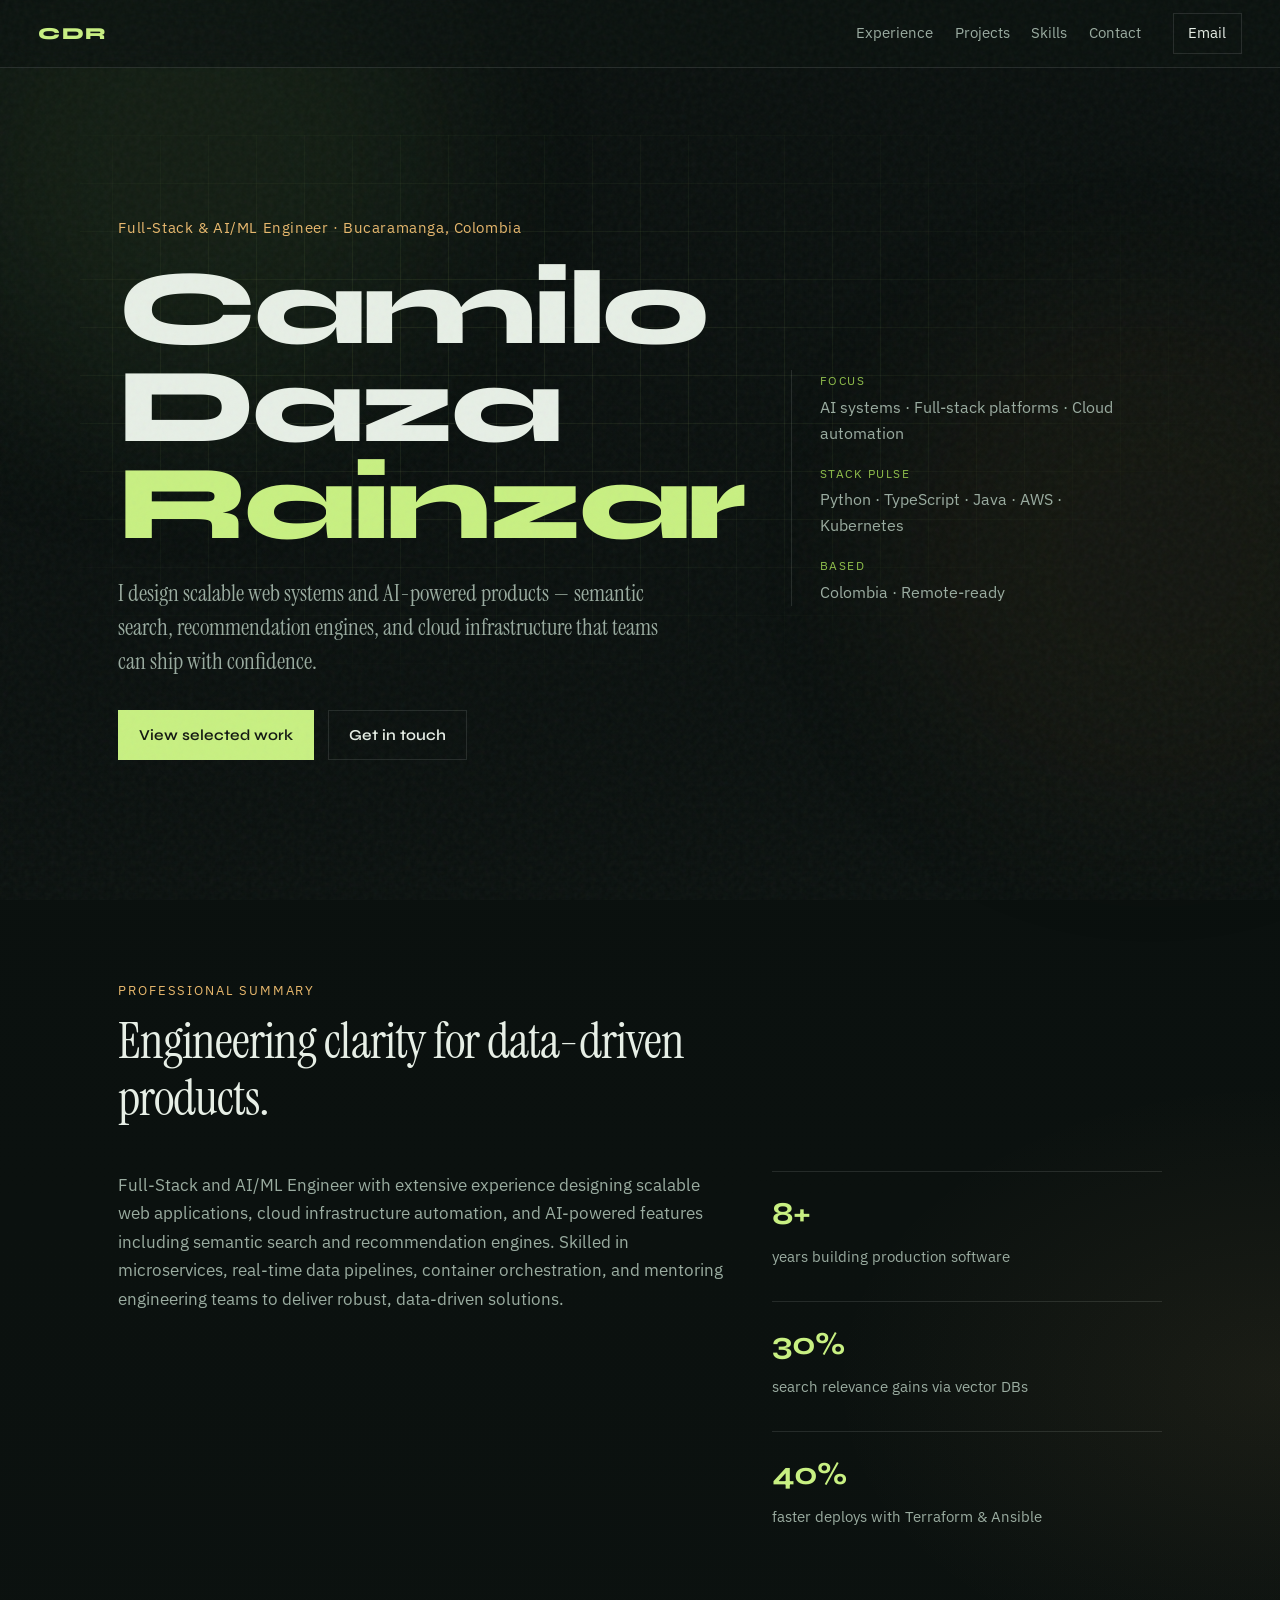
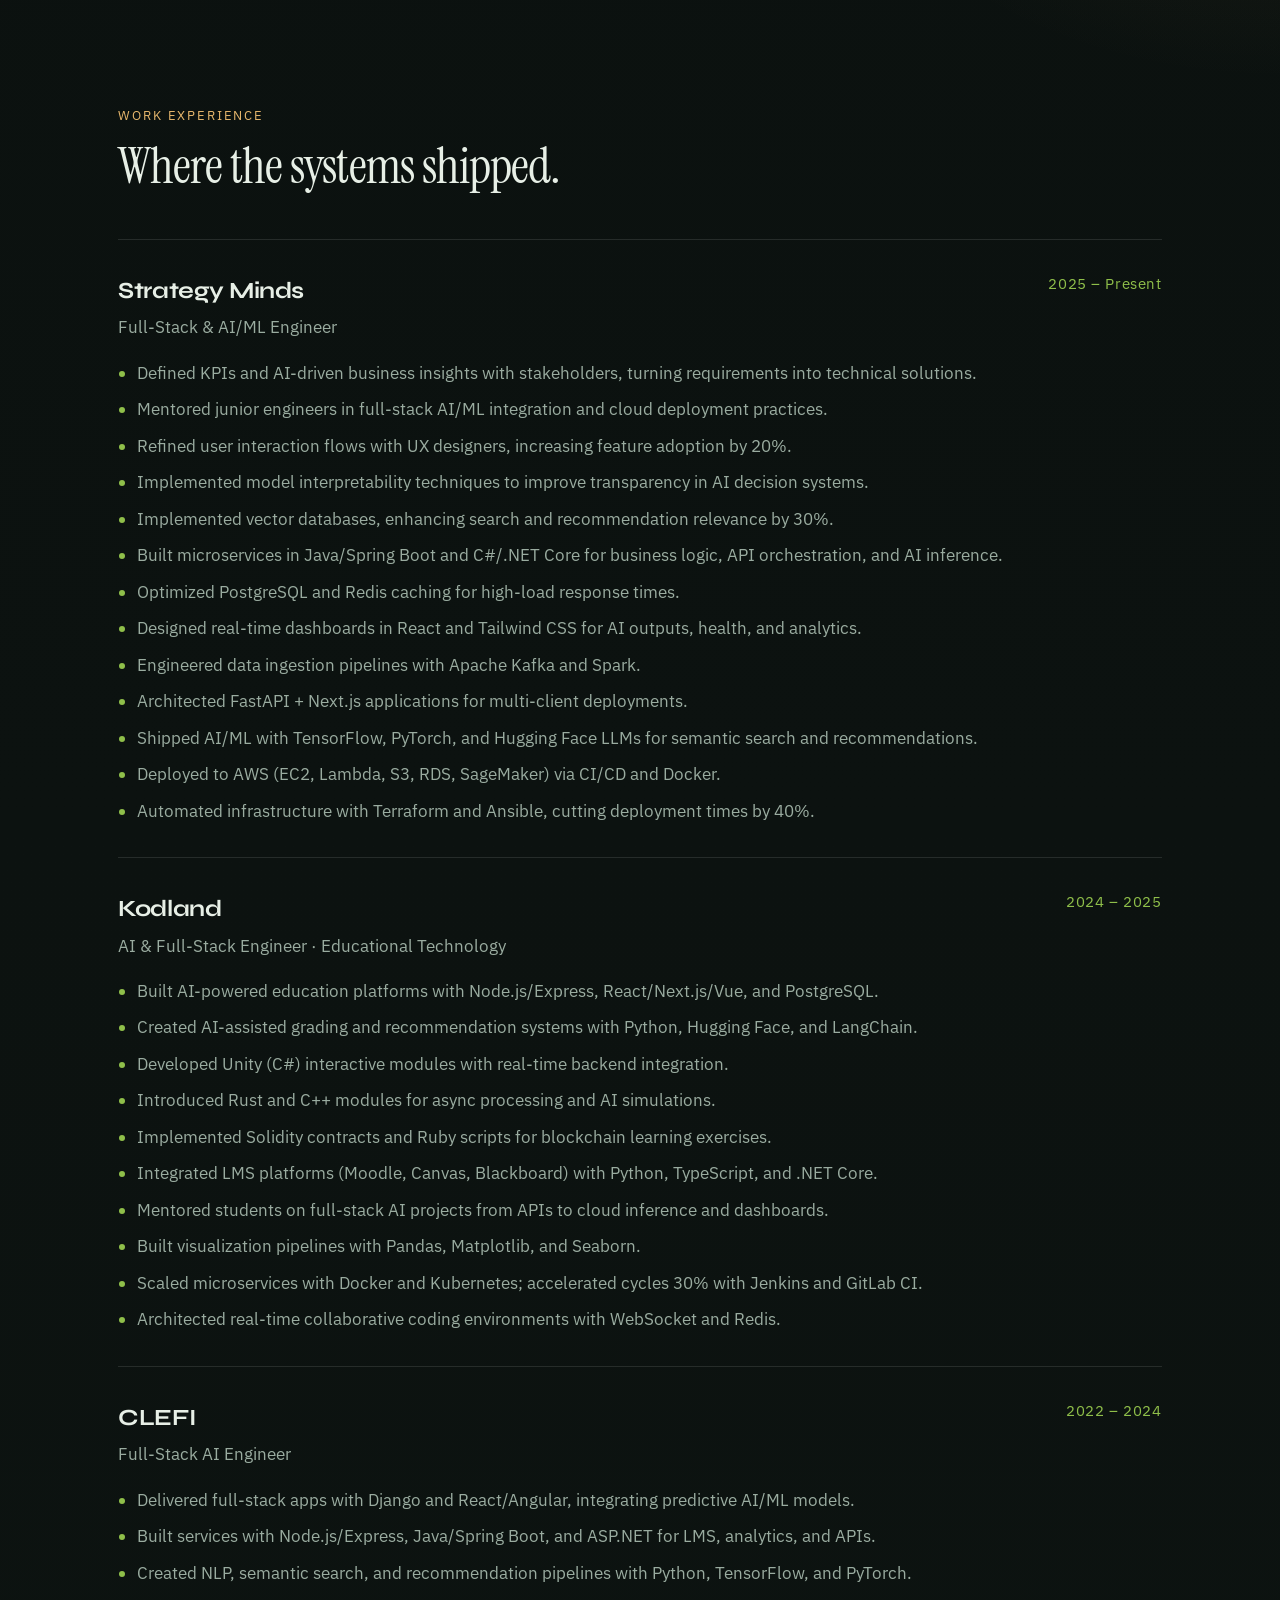
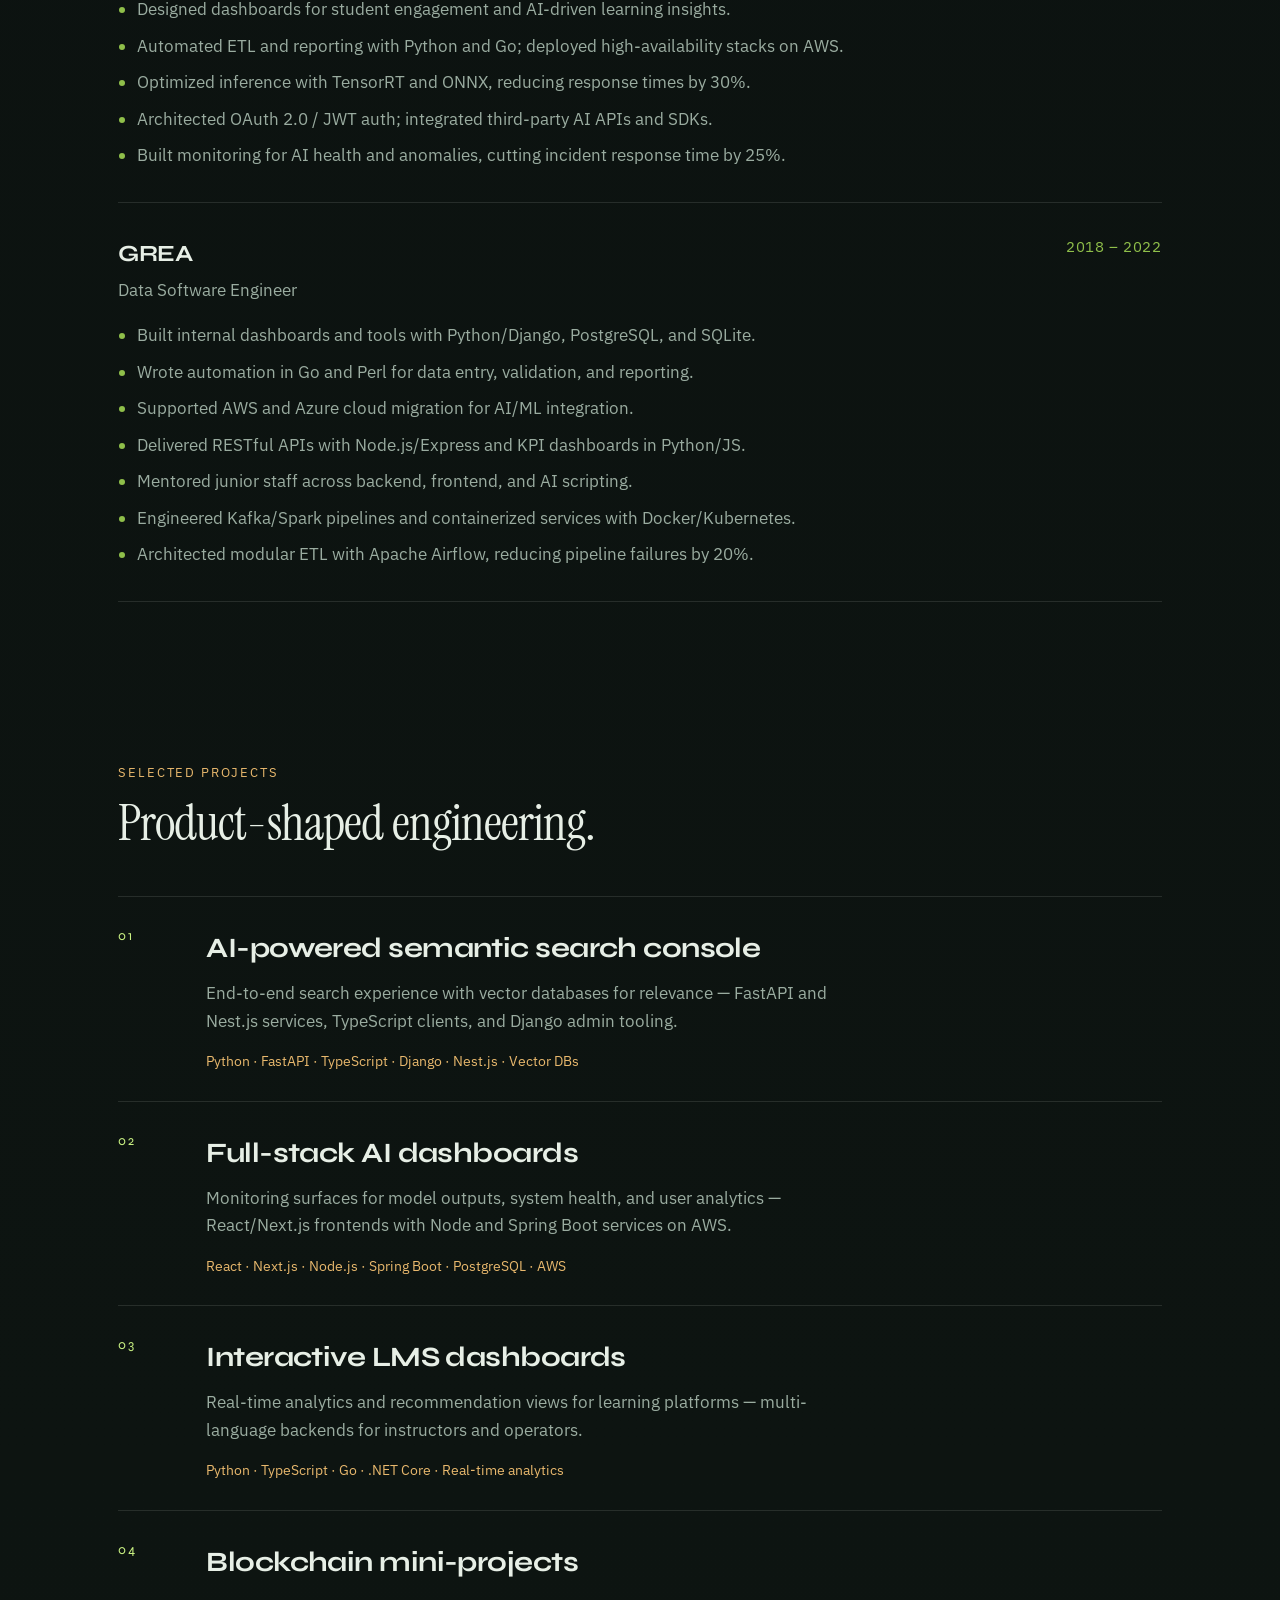
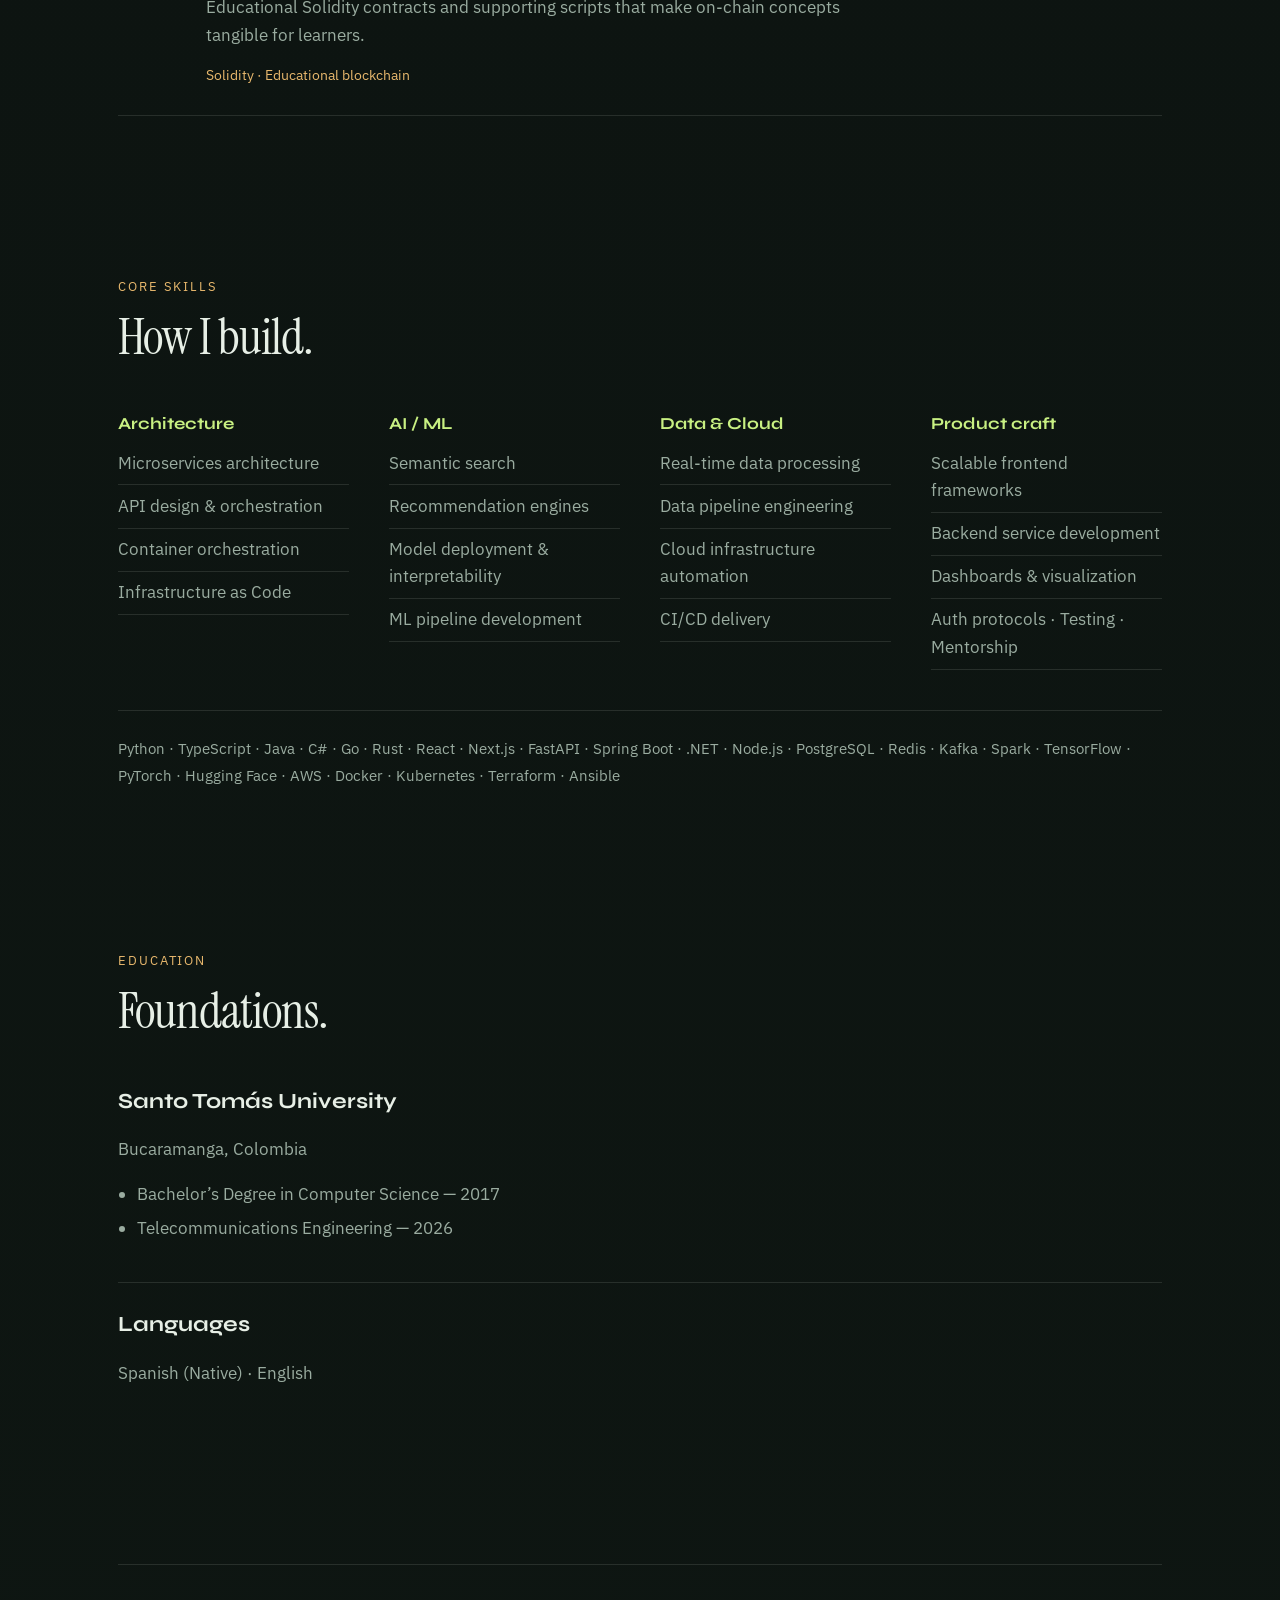
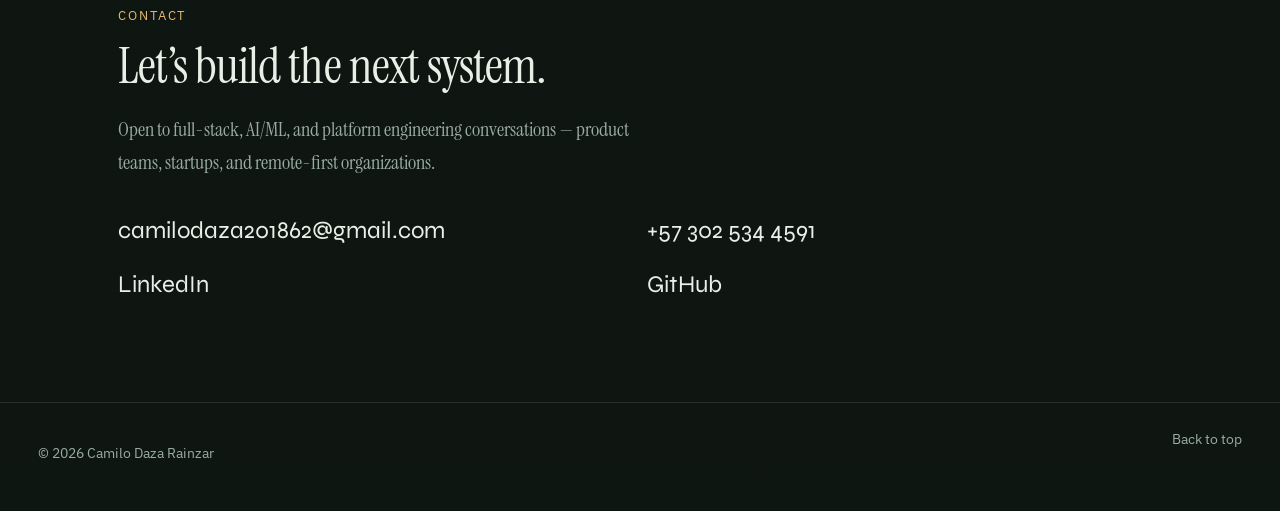
==== index.html @ a003a558 "Launch portfolio site with GitHub Pages hosting. Static one-page site for Camilo Daza Rainzar with e" ====
<!DOCTYPE html>
<html lang="en">
  <head>
    <meta charset="UTF-8" />
    <meta name="viewport" content="width=device-width, initial-scale=1.0" />
    <title>Camilo Daza Rainzar — Full-Stack & AI/ML Engineer</title>
    <meta
      name="description"
      content="Full-Stack and AI/ML Engineer specializing in scalable web apps, cloud infrastructure, semantic search, and recommendation engines."
    />
    <meta name="author" content="Camilo Daza Rainzar" />
    <link rel="canonical" href="https://camilorainzar26-star.github.io/Portfolio_1/" />

    <meta property="og:title" content="Camilo Daza Rainzar — Full-Stack & AI/ML Engineer" />
    <meta
      property="og:description"
      content="Scalable web applications, cloud automation, and AI-powered features — semantic search, recommendations, and real-time data."
    />
    <meta property="og:type" content="website" />
    <meta property="og:url" content="https://camilorainzar26-star.github.io/Portfolio_1/" />

    <link rel="preconnect" href="https://fonts.googleapis.com" />
    <link rel="preconnect" href="https://fonts.gstatic.com" crossorigin />
    <link
      href="https://fonts.googleapis.com/css2?family=Instrument+Serif:ital@0;1&family=Syne:wght@500;600;700;800&family=IBM+Plex+Sans:wght@400;500;600&display=swap"
      rel="stylesheet"
    />
    <link rel="stylesheet" href="styles.css" />
    <link rel="icon" href="data:image/svg+xml,%3Csvg xmlns='http://www.w3.org/2000/svg' viewBox='0 0 32 32'%3E%3Crect width='32' height='32' fill='%230c1210'/%3E%3Ctext x='16' y='22' text-anchor='middle' font-family='Georgia' font-size='16' fill='%23c8f082'%3ECD%3C/text%3E%3C/svg%3E" />
  </head>
  <body>
    <div class="noise" aria-hidden="true"></div>
    <div class="glow glow-a" aria-hidden="true"></div>
    <div class="glow glow-b" aria-hidden="true"></div>

    <header class="site-header">
      <a class="logo" href="#top">CDR</a>
      <nav class="nav" aria-label="Primary">
        <a href="#experience">Experience</a>
        <a href="#projects">Projects</a>
        <a href="#skills">Skills</a>
        <a href="#contact">Contact</a>
      </nav>
      <a class="nav-cta" href="mailto:camilodaza201862@gmail.com">Email</a>
      <button class="menu-toggle" type="button" aria-label="Open menu" aria-expanded="false">
        <span></span><span></span>
      </button>
    </header>

    <div class="mobile-nav" hidden>
      <a href="#experience">Experience</a>
      <a href="#projects">Projects</a>
      <a href="#skills">Skills</a>
      <a href="#education">Education</a>
      <a href="#contact">Contact</a>
    </div>

    <main id="top">
      <section class="hero">
        <div class="hero-grid" aria-hidden="true"></div>
        <div class="hero-content">
          <p class="hero-label reveal">Full-Stack &amp; AI/ML Engineer · Bucaramanga, Colombia</p>
          <h1 class="hero-name reveal">
            <span>Camilo</span>
            <span>Daza</span>
            <span class="accent">Rainzar</span>
          </h1>
          <p class="hero-lead reveal">
            I design scalable web systems and AI-powered products — semantic search,
            recommendation engines, and cloud infrastructure that teams can ship with confidence.
          </p>
          <div class="hero-actions reveal">
            <a class="btn btn-primary" href="#projects">View selected work</a>
            <a class="btn btn-ghost" href="#contact">Get in touch</a>
          </div>
        </div>
        <aside class="hero-panel reveal" aria-label="Quick facts">
          <div class="panel-line">
            <span class="panel-k">Focus</span>
            <span class="panel-v">AI systems · Full-stack platforms · Cloud automation</span>
          </div>
          <div class="panel-line">
            <span class="panel-k">Stack pulse</span>
            <span class="panel-v">Python · TypeScript · Java · AWS · Kubernetes</span>
          </div>
          <div class="panel-line">
            <span class="panel-k">Based</span>
            <span class="panel-v">Colombia · Remote-ready</span>
          </div>
        </aside>
      </section>

      <section class="section about" id="about">
        <div class="section-head">
          <p class="eyebrow">Professional summary</p>
          <h2>Engineering clarity for data-driven products.</h2>
        </div>
        <div class="about-grid">
          <p class="about-copy">
            Full-Stack and AI/ML Engineer with extensive experience designing scalable web
            applications, cloud infrastructure automation, and AI-powered features including
            semantic search and recommendation engines. Skilled in microservices, real-time data
            pipelines, container orchestration, and mentoring engineering teams to deliver robust,
            data-driven solutions.
          </p>
          <ul class="about-stats">
            <li>
              <strong>8+</strong>
              <span>years building production software</span>
            </li>
            <li>
              <strong>30%</strong>
              <span>search relevance gains via vector DBs</span>
            </li>
            <li>
              <strong>40%</strong>
              <span>faster deploys with Terraform &amp; Ansible</span>
            </li>
          </ul>
        </div>
      </section>

      <section class="section experience" id="experience">
        <div class="section-head">
          <p class="eyebrow">Work experience</p>
          <h2>Where the systems shipped.</h2>
        </div>

        <article class="job reveal">
          <header class="job-head">
            <div>
              <h3>Strategy Minds</h3>
              <p class="job-role">Full-Stack &amp; AI/ML Engineer</p>
            </div>
            <time datetime="2025">2025 – Present</time>
          </header>
          <ul class="job-points">
            <li>Defined KPIs and AI-driven business insights with stakeholders, turning requirements into technical solutions.</li>
            <li>Mentored junior engineers in full-stack AI/ML integration and cloud deployment practices.</li>
            <li>Refined user interaction flows with UX designers, increasing feature adoption by 20%.</li>
            <li>Implemented model interpretability techniques to improve transparency in AI decision systems.</li>
            <li>Implemented vector databases, enhancing search and recommendation relevance by 30%.</li>
            <li>Built microservices in Java/Spring Boot and C#/.NET Core for business logic, API orchestration, and AI inference.</li>
            <li>Optimized PostgreSQL and Redis caching for high-load response times.</li>
            <li>Designed real-time dashboards in React and Tailwind CSS for AI outputs, health, and analytics.</li>
            <li>Engineered data ingestion pipelines with Apache Kafka and Spark.</li>
            <li>Architected FastAPI + Next.js applications for multi-client deployments.</li>
            <li>Shipped AI/ML with TensorFlow, PyTorch, and Hugging Face LLMs for semantic search and recommendations.</li>
            <li>Deployed to AWS (EC2, Lambda, S3, RDS, SageMaker) via CI/CD and Docker.</li>
            <li>Automated infrastructure with Terraform and Ansible, cutting deployment times by 40%.</li>
          </ul>
        </article>

        <article class="job reveal">
          <header class="job-head">
            <div>
              <h3>Kodland</h3>
              <p class="job-role">AI &amp; Full-Stack Engineer · Educational Technology</p>
            </div>
            <time datetime="2024">2024 – 2025</time>
          </header>
          <ul class="job-points">
            <li>Built AI-powered education platforms with Node.js/Express, React/Next.js/Vue, and PostgreSQL.</li>
            <li>Created AI-assisted grading and recommendation systems with Python, Hugging Face, and LangChain.</li>
            <li>Developed Unity (C#) interactive modules with real-time backend integration.</li>
            <li>Introduced Rust and C++ modules for async processing and AI simulations.</li>
            <li>Implemented Solidity contracts and Ruby scripts for blockchain learning exercises.</li>
            <li>Integrated LMS platforms (Moodle, Canvas, Blackboard) with Python, TypeScript, and .NET Core.</li>
            <li>Mentored students on full-stack AI projects from APIs to cloud inference and dashboards.</li>
            <li>Built visualization pipelines with Pandas, Matplotlib, and Seaborn.</li>
            <li>Scaled microservices with Docker and Kubernetes; accelerated cycles 30% with Jenkins and GitLab CI.</li>
            <li>Architected real-time collaborative coding environments with WebSocket and Redis.</li>
          </ul>
        </article>

        <article class="job reveal">
          <header class="job-head">
            <div>
              <h3>CLEFI</h3>
              <p class="job-role">Full-Stack AI Engineer</p>
            </div>
            <time datetime="2022">2022 – 2024</time>
          </header>
          <ul class="job-points">
            <li>Delivered full-stack apps with Django and React/Angular, integrating predictive AI/ML models.</li>
            <li>Built services with Node.js/Express, Java/Spring Boot, and ASP.NET for LMS, analytics, and APIs.</li>
            <li>Created NLP, semantic search, and recommendation pipelines with Python, TensorFlow, and PyTorch.</li>
            <li>Designed dashboards for student engagement and AI-driven learning insights.</li>
            <li>Automated ETL and reporting with Python and Go; deployed high-availability stacks on AWS.</li>
            <li>Optimized inference with TensorRT and ONNX, reducing response times by 30%.</li>
            <li>Architected OAuth 2.0 / JWT auth; integrated third-party AI APIs and SDKs.</li>
            <li>Built monitoring for AI health and anomalies, cutting incident response time by 25%.</li>
          </ul>
        </article>

        <article class="job reveal">
          <header class="job-head">
            <div>
              <h3>GREA</h3>
              <p class="job-role">Data Software Engineer</p>
            </div>
            <time datetime="2018">2018 – 2022</time>
          </header>
          <ul class="job-points">
            <li>Built internal dashboards and tools with Python/Django, PostgreSQL, and SQLite.</li>
            <li>Wrote automation in Go and Perl for data entry, validation, and reporting.</li>
            <li>Supported AWS and Azure cloud migration for AI/ML integration.</li>
            <li>Delivered RESTful APIs with Node.js/Express and KPI dashboards in Python/JS.</li>
            <li>Mentored junior staff across backend, frontend, and AI scripting.</li>
            <li>Engineered Kafka/Spark pipelines and containerized services with Docker/Kubernetes.</li>
            <li>Architected modular ETL with Apache Airflow, reducing pipeline failures by 20%.</li>
          </ul>
        </article>
      </section>

      <section class="section projects" id="projects">
        <div class="section-head">
          <p class="eyebrow">Selected projects</p>
          <h2>Product-shaped engineering.</h2>
        </div>
        <div class="project-list">
          <article class="project reveal">
            <span class="project-index">01</span>
            <div class="project-body">
              <h3>AI-powered semantic search console</h3>
              <p>
                End-to-end search experience with vector databases for relevance — FastAPI and
                Nest.js services, TypeScript clients, and Django admin tooling.
              </p>
              <p class="tags">Python · FastAPI · TypeScript · Django · Nest.js · Vector DBs</p>
            </div>
          </article>
          <article class="project reveal">
            <span class="project-index">02</span>
            <div class="project-body">
              <h3>Full-stack AI dashboards</h3>
              <p>
                Monitoring surfaces for model outputs, system health, and user analytics —
                React/Next.js frontends with Node and Spring Boot services on AWS.
              </p>
              <p class="tags">React · Next.js · Node.js · Spring Boot · PostgreSQL · AWS</p>
            </div>
          </article>
          <article class="project reveal">
            <span class="project-index">03</span>
            <div class="project-body">
              <h3>Interactive LMS dashboards</h3>
              <p>
                Real-time analytics and recommendation views for learning platforms —
                multi-language backends for instructors and operators.
              </p>
              <p class="tags">Python · TypeScript · Go · .NET Core · Real-time analytics</p>
            </div>
          </article>
          <article class="project reveal">
            <span class="project-index">04</span>
            <div class="project-body">
              <h3>Blockchain mini-projects</h3>
              <p>
                Educational Solidity contracts and supporting scripts that make on-chain concepts
                tangible for learners.
              </p>
              <p class="tags">Solidity · Educational blockchain</p>
            </div>
          </article>
        </div>
      </section>

      <section class="section skills" id="skills">
        <div class="section-head">
          <p class="eyebrow">Core skills</p>
          <h2>How I build.</h2>
        </div>
        <div class="skill-groups">
          <div class="skill-group reveal">
            <h3>Architecture</h3>
            <ul>
              <li>Microservices architecture</li>
              <li>API design &amp; orchestration</li>
              <li>Container orchestration</li>
              <li>Infrastructure as Code</li>
            </ul>
          </div>
          <div class="skill-group reveal">
            <h3>AI / ML</h3>
            <ul>
              <li>Semantic search</li>
              <li>Recommendation engines</li>
              <li>Model deployment &amp; interpretability</li>
              <li>ML pipeline development</li>
            </ul>
          </div>
          <div class="skill-group reveal">
            <h3>Data &amp; Cloud</h3>
            <ul>
              <li>Real-time data processing</li>
              <li>Data pipeline engineering</li>
              <li>Cloud infrastructure automation</li>
              <li>CI/CD delivery</li>
            </ul>
          </div>
          <div class="skill-group reveal">
            <h3>Product craft</h3>
            <ul>
              <li>Scalable frontend frameworks</li>
              <li>Backend service development</li>
              <li>Dashboards &amp; visualization</li>
              <li>Auth protocols · Testing · Mentorship</li>
            </ul>
          </div>
        </div>
        <p class="tech-strip reveal">
          Python · TypeScript · Java · C# · Go · Rust · React · Next.js · FastAPI · Spring Boot ·
          .NET · Node.js · PostgreSQL · Redis · Kafka · Spark · TensorFlow · PyTorch · Hugging Face ·
          AWS · Docker · Kubernetes · Terraform · Ansible
        </p>
      </section>

      <section class="section education" id="education">
        <div class="section-head">
          <p class="eyebrow">Education</p>
          <h2>Foundations.</h2>
        </div>
        <div class="edu reveal">
          <h3>Santo Tomás University</h3>
          <p class="edu-place">Bucaramanga, Colombia</p>
          <ul>
            <li>Bachelor’s Degree in Computer Science — 2017</li>
            <li>Telecommunications Engineering — 2026</li>
          </ul>
        </div>
        <div class="languages reveal">
          <h3>Languages</h3>
          <p>Spanish (Native) · English</p>
        </div>
      </section>

      <section class="section contact" id="contact">
        <div class="contact-panel reveal">
          <p class="eyebrow">Contact</p>
          <h2>Let’s build the next system.</h2>
          <p class="contact-lead">
            Open to full-stack, AI/ML, and platform engineering conversations — product teams,
            startups, and remote-first organizations.
          </p>
          <div class="contact-links">
            <a href="mailto:camilodaza201862@gmail.com">camilodaza201862@gmail.com</a>
            <a href="tel:+573025344591">+57 302 534 4591</a>
            <a
              href="https://www.linkedin.com/in/camilo-daza-a14123390/"
              target="_blank"
              rel="noopener noreferrer"
              >LinkedIn</a
            >
            <a
              href="https://github.com/camilorainzar26-star"
              target="_blank"
              rel="noopener noreferrer"
              >GitHub</a
            >
          </div>
        </div>
      </section>
    </main>

    <footer class="site-footer">
      <p>© <span id="year"></span> Camilo Daza Rainzar</p>
      <a href="#top">Back to top</a>
    </footer>

    <script src="script.js"></script>
  </body>
</html>
---- styles.css ----
:root {
  --bg: #0c1210;
  --bg-elevated: #121a16;
  --ink: #e7efe6;
  --ink-muted: #9aaca0;
  --line: rgba(231, 239, 230, 0.12);
  --accent: #c8f082;
  --accent-deep: #8fbf4a;
  --warm: #e8b86d;
  --font-display: "Syne", sans-serif;
  --font-serif: "Instrument Serif", Georgia, serif;
  --font-body: "IBM Plex Sans", system-ui, sans-serif;
  --space: clamp(1.25rem, 3vw, 2.5rem);
  --max: 1120px;
  --header-h: 4.25rem;
}

*,
*::before,
*::after {
  box-sizing: border-box;
}

html {
  scroll-behavior: smooth;
}

body {
  margin: 0;
  min-height: 100vh;
  color: var(--ink);
  font-family: var(--font-body);
  font-size: 1.05rem;
  line-height: 1.65;
  background:
    radial-gradient(1200px 700px at 10% -10%, rgba(200, 240, 130, 0.08), transparent 55%),
    radial-gradient(900px 600px at 100% 20%, rgba(232, 184, 109, 0.07), transparent 50%),
    linear-gradient(180deg, #0a100e 0%, var(--bg) 35%, #0e1612 100%);
  overflow-x: hidden;
}

img {
  max-width: 100%;
}

a {
  color: inherit;
  text-decoration-thickness: 1px;
  text-underline-offset: 0.22em;
}

a:hover {
  color: var(--accent);
}

.noise {
  pointer-events: none;
  position: fixed;
  inset: 0;
  z-index: 50;
  opacity: 0.045;
  background-image: url("data:image/svg+xml,%3Csvg viewBox='0 0 200 200' xmlns='http://www.w3.org/2000/svg'%3E%3Cfilter id='n'%3E%3CfeTurbulence type='fractalNoise' baseFrequency='0.85' numOctaves='4' stitchTiles='stitch'/%3E%3C/filter%3E%3Crect width='100%25' height='100%25' filter='url(%23n)'/%3E%3C/svg%3E");
}

.glow {
  pointer-events: none;
  position: fixed;
  width: 40vw;
  height: 40vw;
  border-radius: 50%;
  filter: blur(80px);
  opacity: 0.18;
  z-index: 0;
}

.glow-a {
  top: -10%;
  left: -5%;
  background: #3d5c2e;
}

.glow-b {
  right: -10%;
  bottom: 10%;
  background: #5c4420;
  opacity: 0.12;
}

.site-header {
  position: sticky;
  top: 0;
  z-index: 40;
  display: flex;
  align-items: center;
  gap: 1.5rem;
  height: var(--header-h);
  padding: 0 var(--space);
  backdrop-filter: blur(14px);
  background: rgba(12, 18, 16, 0.72);
  border-bottom: 1px solid var(--line);
}

.logo {
  font-family: var(--font-display);
  font-weight: 800;
  letter-spacing: 0.08em;
  text-decoration: none;
  color: var(--accent);
}

.nav {
  display: none;
  gap: 1.35rem;
  margin-left: auto;
}

.nav a,
.nav-cta,
.mobile-nav a {
  text-decoration: none;
  font-size: 0.92rem;
  color: var(--ink-muted);
  transition: color 0.2s ease;
}

.nav a:hover,
.nav-cta:hover,
.mobile-nav a:hover {
  color: var(--ink);
}

.nav-cta {
  display: none;
  margin-left: 0.5rem;
  padding: 0.45rem 0.9rem;
  border: 1px solid var(--line);
  color: var(--ink);
}

.menu-toggle {
  margin-left: auto;
  width: 2.5rem;
  height: 2.5rem;
  border: 1px solid var(--line);
  background: transparent;
  display: grid;
  place-content: center;
  gap: 6px;
  cursor: pointer;
}

.menu-toggle span {
  display: block;
  width: 1.1rem;
  height: 1.5px;
  background: var(--ink);
}

.mobile-nav {
  position: fixed;
  inset: var(--header-h) 0 auto 0;
  z-index: 35;
  display: grid;
  gap: 0.25rem;
  padding: 1rem var(--space) 1.25rem;
  background: rgba(12, 18, 16, 0.96);
  border-bottom: 1px solid var(--line);
}

.mobile-nav[hidden] {
  display: none;
}

.mobile-nav a {
  padding: 0.75rem 0;
  font-family: var(--font-display);
  font-size: 1.2rem;
  color: var(--ink);
  text-decoration: none;
}

main {
  position: relative;
  z-index: 1;
}

.hero {
  position: relative;
  min-height: calc(100vh - var(--header-h));
  display: grid;
  align-content: center;
  gap: 2.5rem;
  padding: clamp(2.5rem, 8vh, 5rem) var(--space) 4rem;
  max-width: var(--max);
  margin: 0 auto;
  overflow: hidden;
}

.hero-grid {
  position: absolute;
  inset: 8% -10% auto;
  height: 70%;
  background-image:
    linear-gradient(rgba(200, 240, 130, 0.07) 1px, transparent 1px),
    linear-gradient(90deg, rgba(200, 240, 130, 0.07) 1px, transparent 1px);
  background-size: 48px 48px;
  mask-image: radial-gradient(ellipse at 40% 40%, black 20%, transparent 70%);
  animation: gridDrift 28s linear infinite;
  pointer-events: none;
}

@keyframes gridDrift {
  from {
    transform: translate3d(0, 0, 0);
  }
  to {
    transform: translate3d(-48px, -24px, 0);
  }
}

.hero-content {
  position: relative;
  max-width: 46rem;
}

.hero-label {
  margin: 0 0 1.25rem;
  color: var(--warm);
  font-size: 0.92rem;
  letter-spacing: 0.04em;
}

.hero-name {
  margin: 0;
  font-family: var(--font-display);
  font-weight: 800;
  font-size: clamp(3.4rem, 12vw, 6.6rem);
  line-height: 0.92;
  letter-spacing: -0.035em;
  display: grid;
}

.hero-name .accent {
  color: var(--accent);
}

.hero-lead {
  margin: 1.6rem 0 0;
  max-width: 34rem;
  color: var(--ink-muted);
  font-family: var(--font-serif);
  font-size: clamp(1.2rem, 2.4vw, 1.45rem);
  line-height: 1.45;
}

.hero-actions {
  display: flex;
  flex-wrap: wrap;
  gap: 0.85rem;
  margin-top: 2rem;
}

.btn {
  display: inline-flex;
  align-items: center;
  justify-content: center;
  min-height: 2.9rem;
  padding: 0.7rem 1.25rem;
  border: 1px solid transparent;
  font-family: var(--font-display);
  font-weight: 600;
  font-size: 0.95rem;
  text-decoration: none;
  transition: transform 0.2s ease, background 0.2s ease, border-color 0.2s ease, color 0.2s ease;
}

.btn:hover {
  transform: translateY(-2px);
  color: inherit;
}

.btn-primary {
  background: var(--accent);
  color: #10160f;
}

.btn-primary:hover {
  background: #d7f59a;
  color: #10160f;
}

.btn-ghost {
  border-color: var(--line);
  color: var(--ink);
  background: transparent;
}

.btn-ghost:hover {
  border-color: rgba(200, 240, 130, 0.45);
}

.hero-panel {
  position: relative;
  display: grid;
  gap: 1rem;
  padding: 1.25rem 0 0;
  border-top: 1px solid var(--line);
}

.panel-line {
  display: grid;
  gap: 0.25rem;
}

.panel-k {
  font-size: 0.78rem;
  letter-spacing: 0.12em;
  text-transform: uppercase;
  color: var(--accent-deep);
}

.panel-v {
  color: var(--ink-muted);
  font-size: 0.98rem;
}

.section {
  max-width: var(--max);
  margin: 0 auto;
  padding: 5rem var(--space);
}

.section-head {
  max-width: 38rem;
  margin-bottom: 2.75rem;
}

.eyebrow {
  margin: 0 0 0.7rem;
  color: var(--warm);
  font-size: 0.82rem;
  letter-spacing: 0.14em;
  text-transform: uppercase;
}

.section-head h2,
.contact-panel h2 {
  margin: 0;
  font-family: var(--font-serif);
  font-weight: 400;
  font-size: clamp(2rem, 5vw, 3.1rem);
  line-height: 1.15;
  letter-spacing: -0.02em;
}

.about-grid {
  display: grid;
  gap: 2rem;
}

.about-copy {
  margin: 0;
  color: var(--ink-muted);
  font-size: 1.08rem;
  max-width: 42rem;
}

.about-stats {
  list-style: none;
  margin: 0;
  padding: 0;
  display: grid;
  gap: 1rem;
}

.about-stats li {
  display: grid;
  gap: 0.2rem;
  padding: 1rem 0;
  border-top: 1px solid var(--line);
}

.about-stats strong {
  font-family: var(--font-display);
  font-size: 2rem;
  color: var(--accent);
  letter-spacing: -0.03em;
}

.about-stats span {
  color: var(--ink-muted);
  font-size: 0.95rem;
}

.job {
  padding: 2rem 0;
  border-top: 1px solid var(--line);
}

.job:last-child {
  border-bottom: 1px solid var(--line);
}

.job-head {
  display: flex;
  flex-wrap: wrap;
  justify-content: space-between;
  gap: 0.75rem 1.5rem;
  margin-bottom: 1.1rem;
}

.job-head h3 {
  margin: 0;
  font-family: var(--font-display);
  font-size: 1.45rem;
  letter-spacing: -0.02em;
}

.job-role {
  margin: 0.25rem 0 0;
  color: var(--ink-muted);
}

.job-head time {
  color: var(--accent-deep);
  font-size: 0.92rem;
  letter-spacing: 0.04em;
}

.job-points {
  margin: 0;
  padding-left: 1.15rem;
  color: var(--ink-muted);
  display: grid;
  gap: 0.55rem;
}

.job-points li::marker {
  color: var(--accent-deep);
}

.project-list {
  display: grid;
}

.project {
  display: grid;
  gap: 0.75rem;
  padding: 1.75rem 0;
  border-top: 1px solid var(--line);
  transition: background 0.25s ease;
}

.project:last-child {
  border-bottom: 1px solid var(--line);
}

.project:hover {
  background: linear-gradient(90deg, rgba(200, 240, 130, 0.04), transparent 60%);
}

.project-index {
  font-family: var(--font-display);
  font-size: 0.85rem;
  letter-spacing: 0.12em;
  color: var(--accent);
}

.project-body h3 {
  margin: 0 0 0.55rem;
  font-family: var(--font-display);
  font-size: clamp(1.35rem, 3vw, 1.75rem);
  letter-spacing: -0.02em;
}

.project-body p {
  margin: 0;
  color: var(--ink-muted);
  max-width: 40rem;
}

.tags {
  margin-top: 0.85rem !important;
  color: var(--warm) !important;
  font-size: 0.9rem;
}

.skill-groups {
  display: grid;
  gap: 1.5rem;
}

.skill-group h3 {
  margin: 0 0 0.75rem;
  font-family: var(--font-display);
  font-size: 1.05rem;
  color: var(--accent);
}

.skill-group ul {
  list-style: none;
  margin: 0;
  padding: 0;
  display: grid;
  gap: 0.45rem;
  color: var(--ink-muted);
}

.skill-group li {
  padding-bottom: 0.45rem;
  border-bottom: 1px solid var(--line);
}

.tech-strip {
  margin: 2.5rem 0 0;
  padding-top: 1.5rem;
  border-top: 1px solid var(--line);
  color: var(--ink-muted);
  font-size: 0.95rem;
  line-height: 1.8;
}

.edu h3,
.languages h3 {
  margin: 0 0 0.35rem;
  font-family: var(--font-display);
  font-size: 1.35rem;
}

.edu-place,
.languages p,
.edu ul {
  color: var(--ink-muted);
}

.edu ul {
  margin: 0.85rem 0 0;
  padding-left: 1.15rem;
  display: grid;
  gap: 0.4rem;
}

.languages {
  margin-top: 2.5rem;
  padding-top: 1.5rem;
  border-top: 1px solid var(--line);
}

.contact {
  padding-bottom: 6rem;
}

.contact-panel {
  padding: 2.5rem 0 0;
  border-top: 1px solid var(--line);
}

.contact-lead {
  margin: 1.1rem 0 0;
  max-width: 34rem;
  color: var(--ink-muted);
  font-family: var(--font-serif);
  font-size: 1.25rem;
}

.contact-links {
  display: grid;
  gap: 0.85rem;
  margin-top: 2rem;
}

.contact-links a {
  font-family: var(--font-display);
  font-size: clamp(1.15rem, 3vw, 1.5rem);
  text-decoration: none;
  color: var(--ink);
  width: fit-content;
  border-bottom: 1px solid transparent;
  transition: color 0.2s ease, border-color 0.2s ease;
}

.contact-links a:hover {
  color: var(--accent);
  border-color: rgba(200, 240, 130, 0.5);
}

.site-footer {
  position: relative;
  z-index: 1;
  display: flex;
  justify-content: space-between;
  gap: 1rem;
  flex-wrap: wrap;
  padding: 1.5rem var(--space) 2rem;
  border-top: 1px solid var(--line);
  color: var(--ink-muted);
  font-size: 0.9rem;
}

.site-footer a {
  text-decoration: none;
}

.reveal {
  opacity: 0;
  transform: translateY(22px);
  transition: opacity 0.7s ease, transform 0.7s ease;
}

.reveal.is-visible {
  opacity: 1;
  transform: none;
}

@media (min-width: 720px) {
  .nav,
  .nav-cta {
    display: flex;
  }

  .menu-toggle,
  .mobile-nav {
    display: none !important;
  }

  .hero {
    grid-template-columns: 1.4fr 0.9fr;
    align-items: end;
    gap: 3rem;
  }

  .hero-panel {
    border-top: 0;
    border-left: 1px solid var(--line);
    padding: 0 0 0 1.75rem;
    align-self: center;
  }

  .about-grid {
    grid-template-columns: 1.4fr 0.9fr;
    gap: 3rem;
    align-items: start;
  }

  .project {
    grid-template-columns: 4rem 1fr;
    gap: 1.5rem;
    align-items: start;
  }

  .skill-groups {
    grid-template-columns: repeat(2, 1fr);
    gap: 2rem 2.5rem;
  }

  .contact-links {
    grid-template-columns: 1fr 1fr;
  }
}

@media (min-width: 980px) {
  .skill-groups {
    grid-template-columns: repeat(4, 1fr);
  }
}

@media (prefers-reduced-motion: reduce) {
  html {
    scroll-behavior: auto;
  }

  .hero-grid,
  .reveal {
    animation: none;
    transition: none;
    opacity: 1;
    transform: none;
  }
}
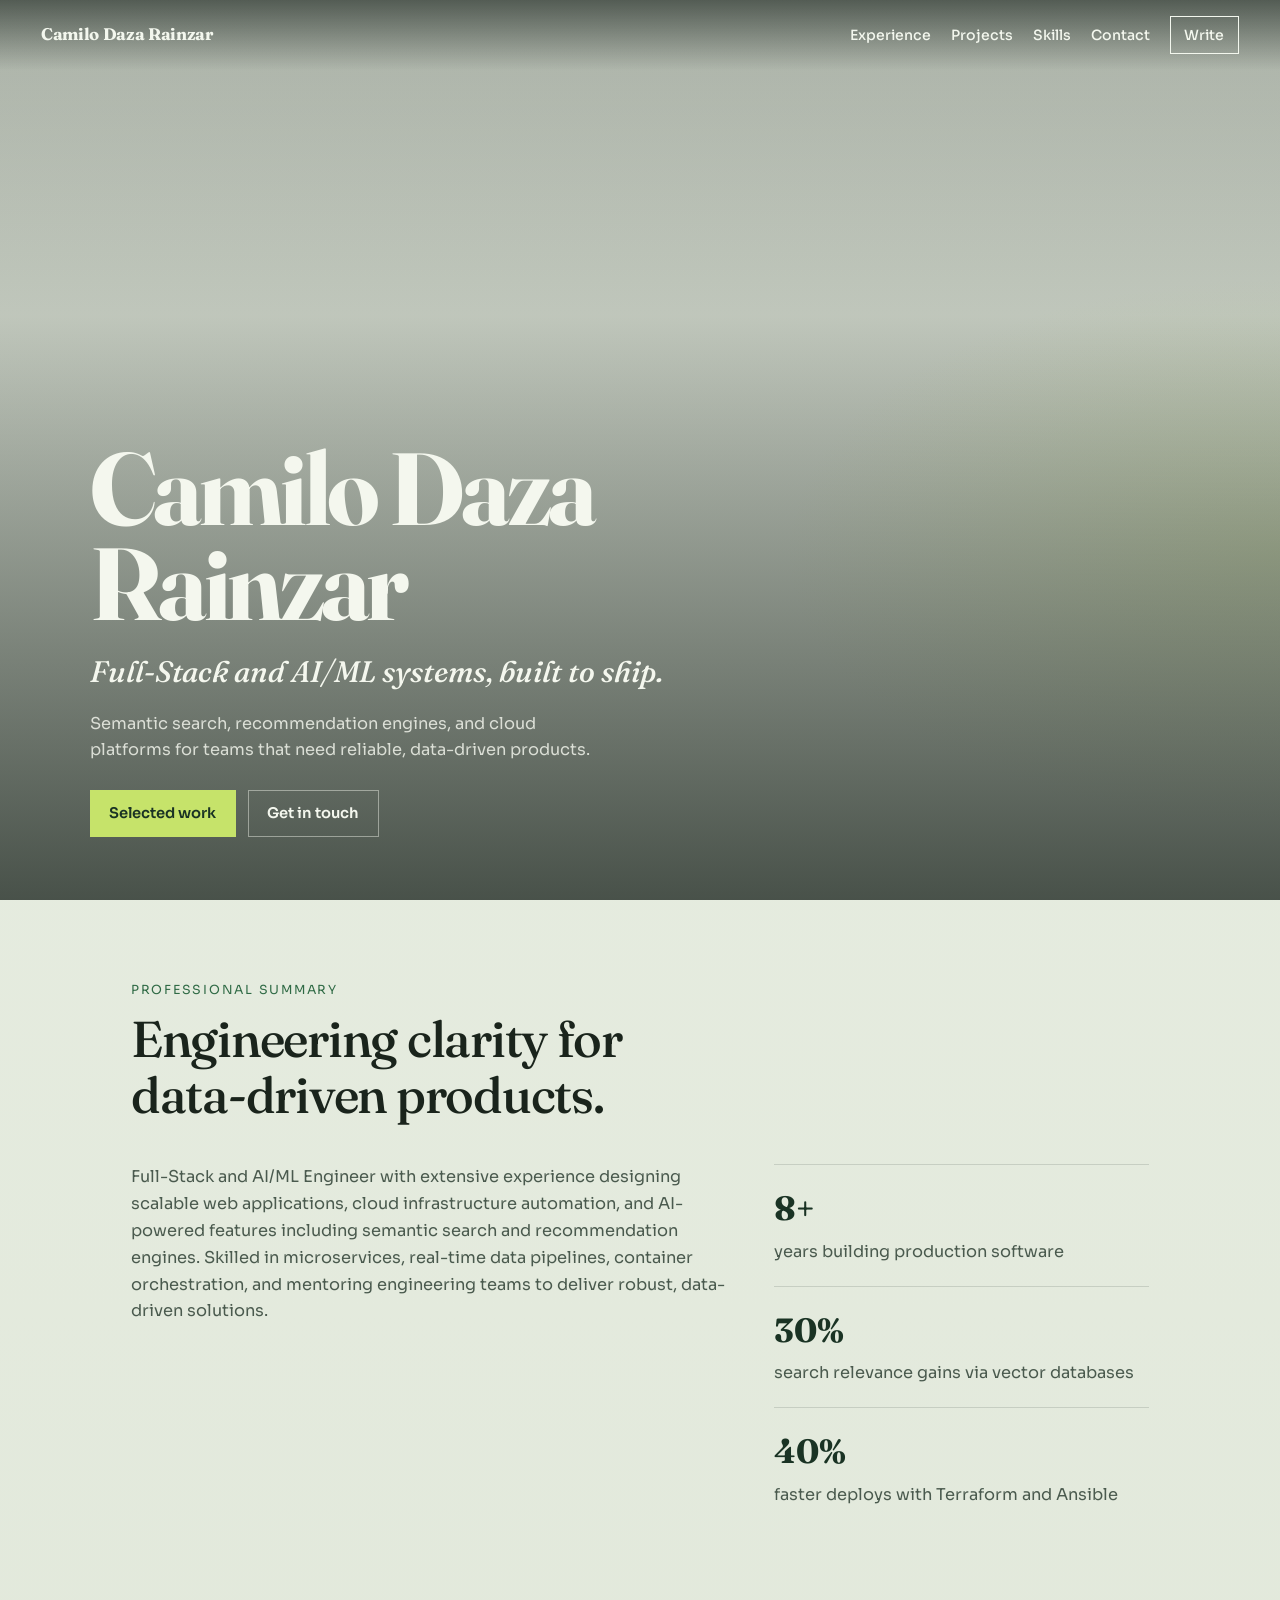
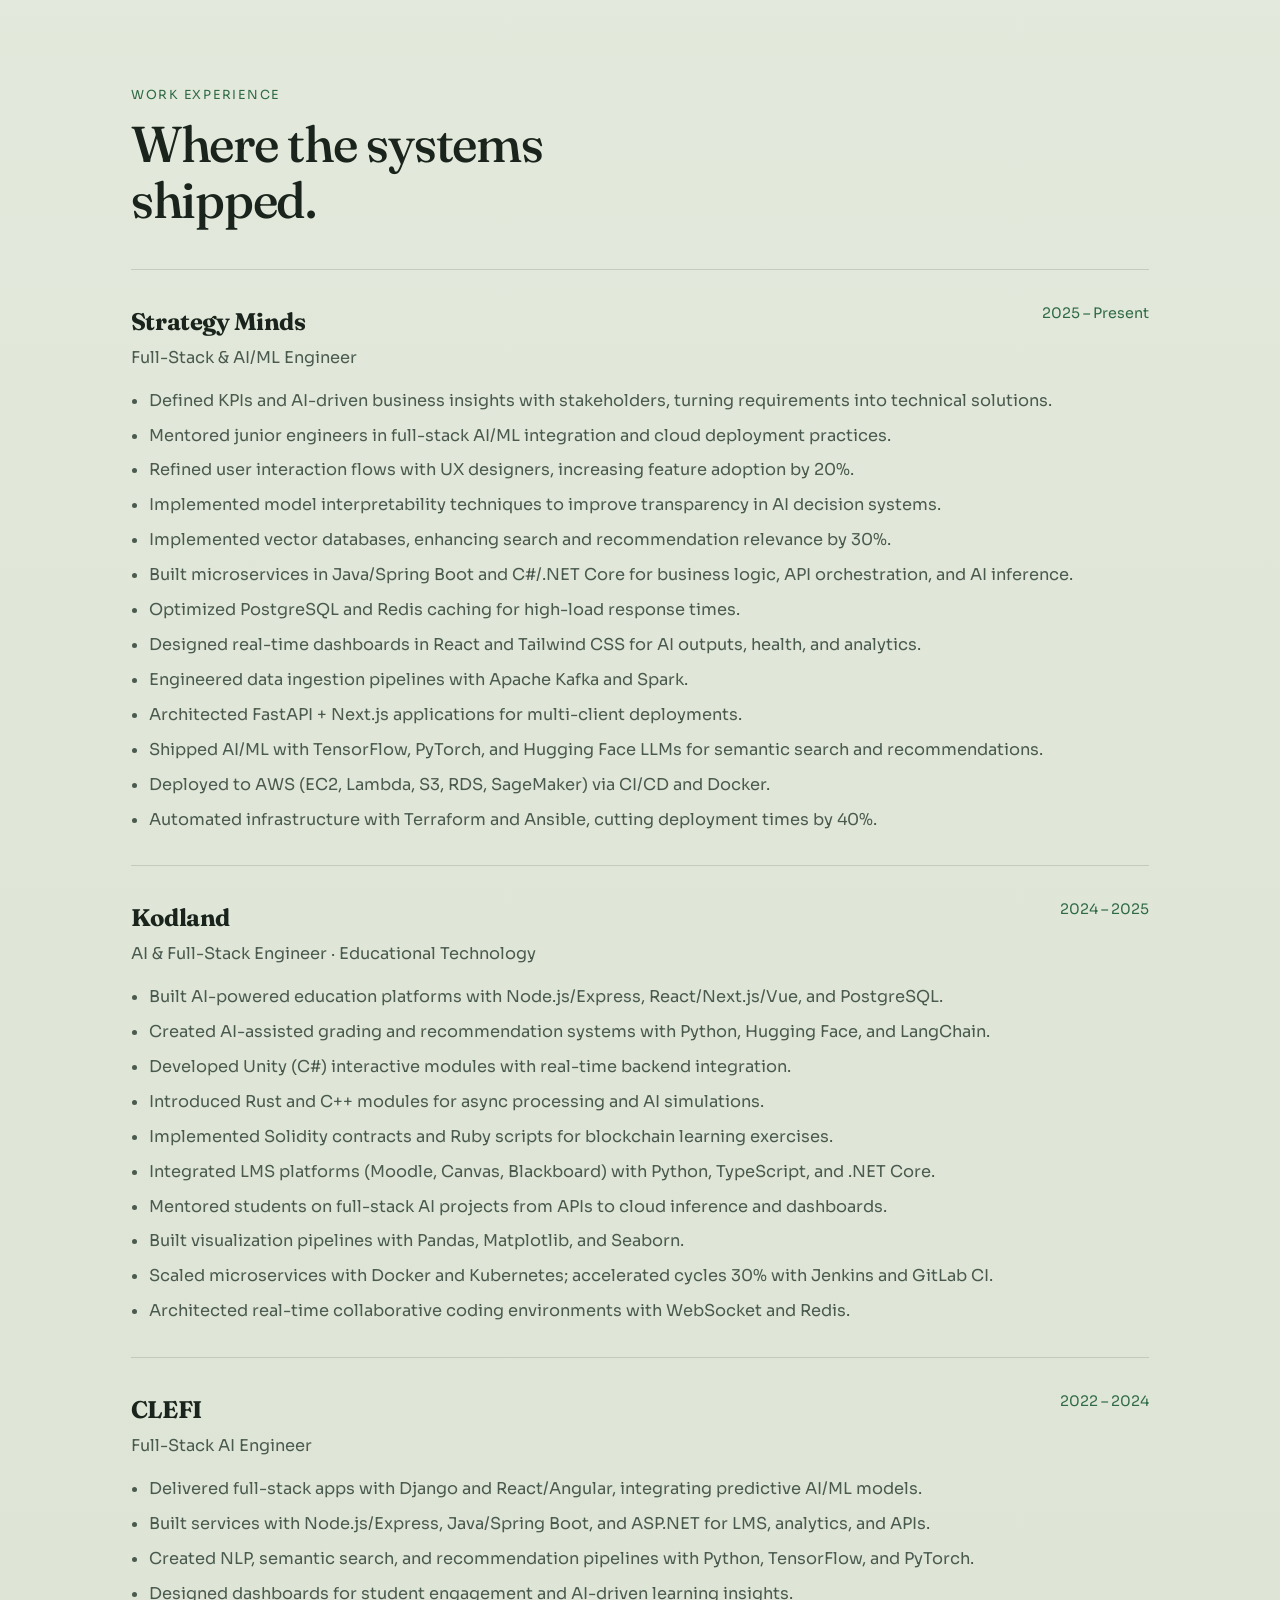
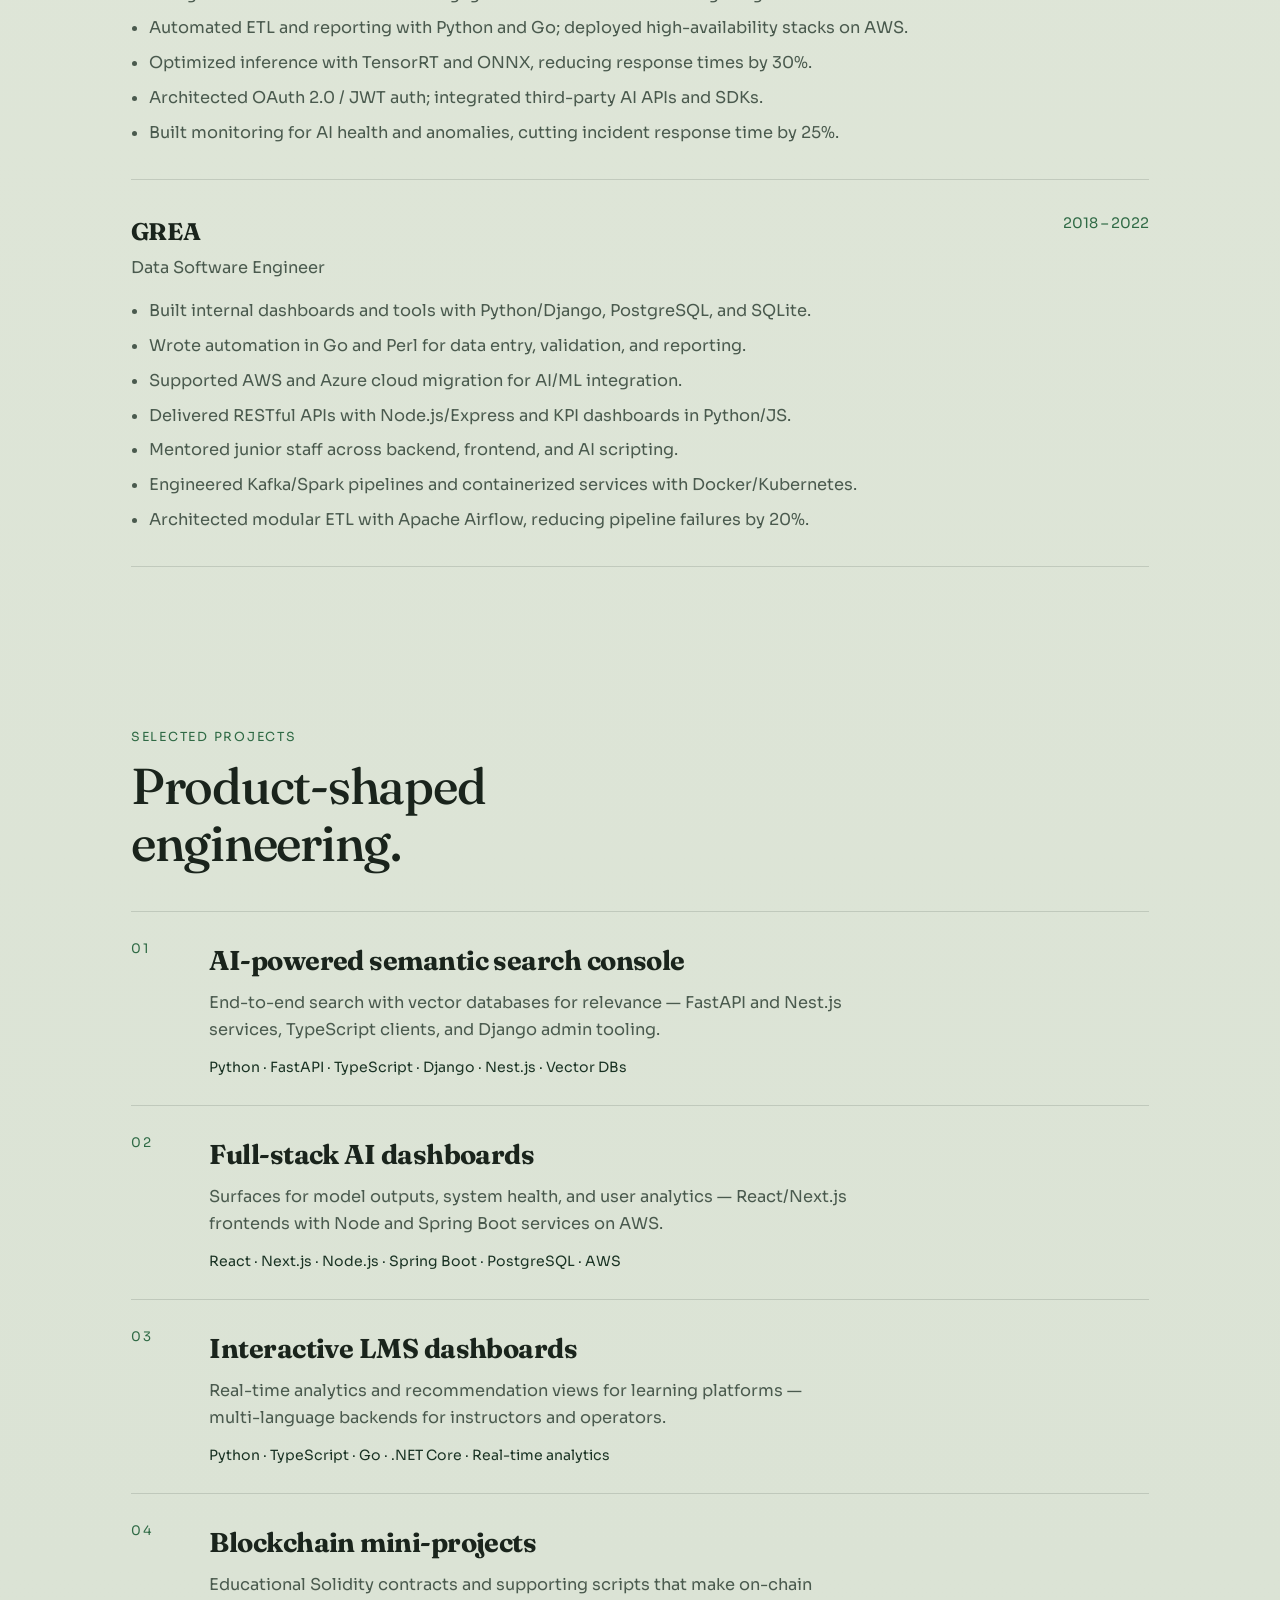
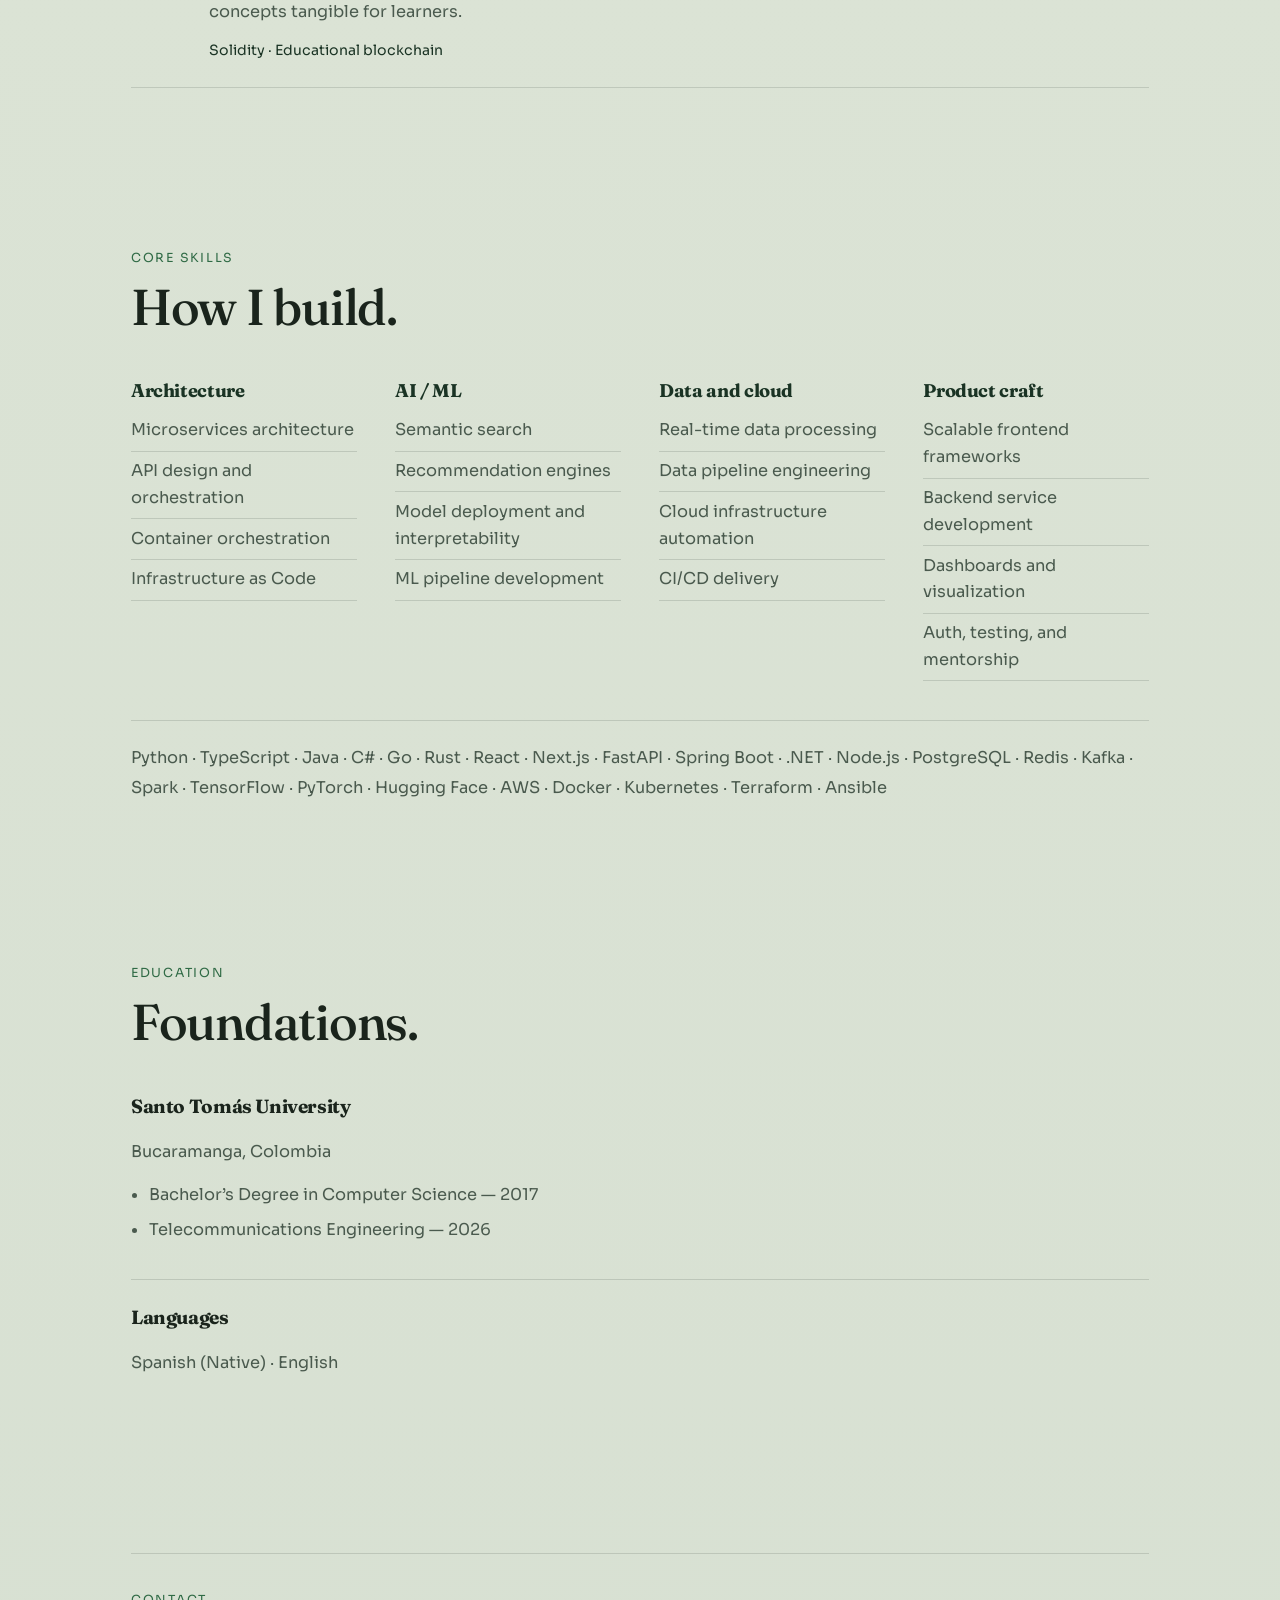
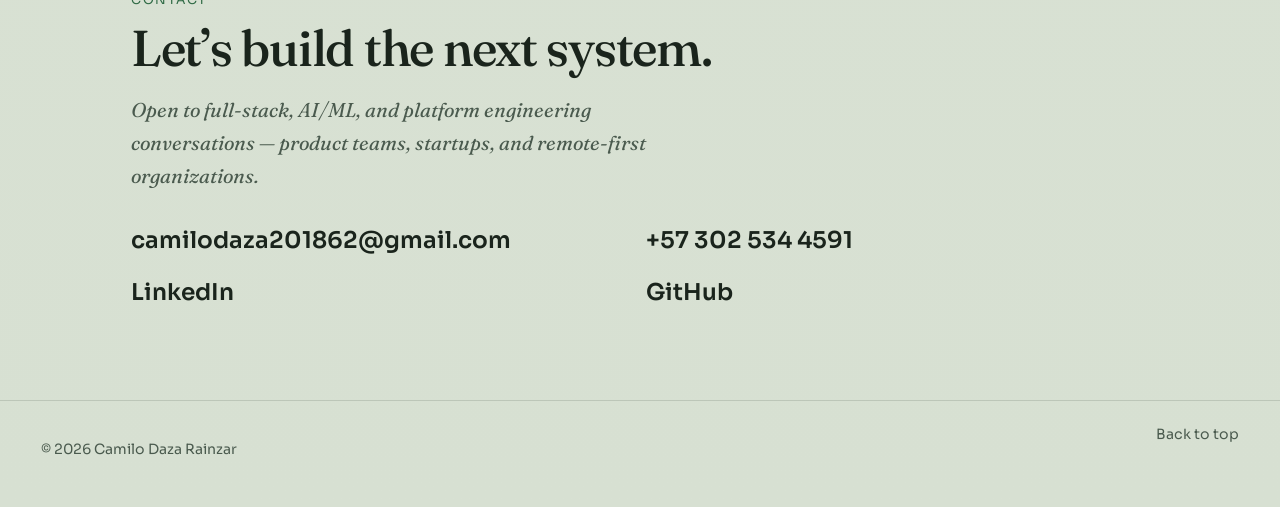
==== commit 5d13e858: "Refine portfolio to a place-led, light layout. Full-bleed Colombia hero, resume-complete sections, a" ====
--- a/index.html
+++ b/index.html
@@ -22,26 +22,25 @@
     <link rel="preconnect" href="https://fonts.googleapis.com" />
     <link rel="preconnect" href="https://fonts.gstatic.com" crossorigin />
     <link
-      href="https://fonts.googleapis.com/css2?family=Instrument+Serif:ital@0;1&family=Syne:wght@500;600;700;800&family=IBM+Plex+Sans:wght@400;500;600&display=swap"
+      href="https://fonts.googleapis.com/css2?family=Fraunces:ital,opsz,wght@0,9..144,500;0,9..144,700;1,9..144,500&family=Sora:wght@400;500;600;700&display=swap"
       rel="stylesheet"
     />
     <link rel="stylesheet" href="styles.css" />
-    <link rel="icon" href="data:image/svg+xml,%3Csvg xmlns='http://www.w3.org/2000/svg' viewBox='0 0 32 32'%3E%3Crect width='32' height='32' fill='%230c1210'/%3E%3Ctext x='16' y='22' text-anchor='middle' font-family='Georgia' font-size='16' fill='%23c8f082'%3ECD%3C/text%3E%3C/svg%3E" />
+    <link
+      rel="icon"
+      href="data:image/svg+xml,%3Csvg xmlns='http://www.w3.org/2000/svg' viewBox='0 0 32 32'%3E%3Crect width='32' height='32' fill='%231a3324'/%3E%3Ctext x='16' y='22' text-anchor='middle' font-family='Georgia' font-size='14' fill='%23e8f2d8'%3ECD%3C/text%3E%3C/svg%3E"
+    />
   </head>
   <body>
-    <div class="noise" aria-hidden="true"></div>
-    <div class="glow glow-a" aria-hidden="true"></div>
-    <div class="glow glow-b" aria-hidden="true"></div>
-
     <header class="site-header">
-      <a class="logo" href="#top">CDR</a>
+      <a class="logo" href="#top">Camilo Daza Rainzar</a>
       <nav class="nav" aria-label="Primary">
         <a href="#experience">Experience</a>
         <a href="#projects">Projects</a>
         <a href="#skills">Skills</a>
         <a href="#contact">Contact</a>
       </nav>
-      <a class="nav-cta" href="mailto:camilodaza201862@gmail.com">Email</a>
+      <a class="nav-cta" href="mailto:camilodaza201862@gmail.com">Write</a>
       <button class="menu-toggle" type="button" aria-label="Open menu" aria-expanded="false">
         <span></span><span></span>
       </button>
@@ -55,39 +54,27 @@
       <a href="#contact">Contact</a>
     </div>
 
-    <main id="top">
-      <section class="hero">
-        <div class="hero-grid" aria-hidden="true"></div>
+    <main>
+      <section class="hero" id="top">
+        <div class="hero-media" aria-hidden="true">
+          <img
+            src="https://images.unsplash.com/photo-1531761535209-180857e93c53?auto=format&fit=crop&w=2400&q=80"
+            alt=""
+          />
+        </div>
+        <div class="hero-shade" aria-hidden="true"></div>
         <div class="hero-content">
-          <p class="hero-label reveal">Full-Stack &amp; AI/ML Engineer · Bucaramanga, Colombia</p>
-          <h1 class="hero-name reveal">
-            <span>Camilo</span>
-            <span>Daza</span>
-            <span class="accent">Rainzar</span>
-          </h1>
-          <p class="hero-lead reveal">
-            I design scalable web systems and AI-powered products — semantic search,
-            recommendation engines, and cloud infrastructure that teams can ship with confidence.
+          <h1 class="brand">Camilo Daza Rainzar</h1>
+          <p class="hero-line">Full-Stack and AI/ML systems, built to ship.</p>
+          <p class="hero-support">
+            Semantic search, recommendation engines, and cloud platforms for teams that need
+            reliable, data-driven products.
           </p>
-          <div class="hero-actions reveal">
-            <a class="btn btn-primary" href="#projects">View selected work</a>
+          <div class="hero-actions">
+            <a class="btn btn-primary" href="#projects">Selected work</a>
             <a class="btn btn-ghost" href="#contact">Get in touch</a>
           </div>
         </div>
-        <aside class="hero-panel reveal" aria-label="Quick facts">
-          <div class="panel-line">
-            <span class="panel-k">Focus</span>
-            <span class="panel-v">AI systems · Full-stack platforms · Cloud automation</span>
-          </div>
-          <div class="panel-line">
-            <span class="panel-k">Stack pulse</span>
-            <span class="panel-v">Python · TypeScript · Java · AWS · Kubernetes</span>
-          </div>
-          <div class="panel-line">
-            <span class="panel-k">Based</span>
-            <span class="panel-v">Colombia · Remote-ready</span>
-          </div>
-        </aside>
       </section>
 
       <section class="section about" id="about">
@@ -110,11 +97,11 @@
             </li>
             <li>
               <strong>30%</strong>
-              <span>search relevance gains via vector DBs</span>
+              <span>search relevance gains via vector databases</span>
             </li>
             <li>
               <strong>40%</strong>
-              <span>faster deploys with Terraform &amp; Ansible</span>
+              <span>faster deploys with Terraform and Ansible</span>
             </li>
           </ul>
         </div>
@@ -224,8 +211,8 @@
             <div class="project-body">
               <h3>AI-powered semantic search console</h3>
               <p>
-                End-to-end search experience with vector databases for relevance — FastAPI and
-                Nest.js services, TypeScript clients, and Django admin tooling.
+                End-to-end search with vector databases for relevance — FastAPI and Nest.js
+                services, TypeScript clients, and Django admin tooling.
               </p>
               <p class="tags">Python · FastAPI · TypeScript · Django · Nest.js · Vector DBs</p>
             </div>
@@ -235,8 +222,8 @@
             <div class="project-body">
               <h3>Full-stack AI dashboards</h3>
               <p>
-                Monitoring surfaces for model outputs, system health, and user analytics —
-                React/Next.js frontends with Node and Spring Boot services on AWS.
+                Surfaces for model outputs, system health, and user analytics — React/Next.js
+                frontends with Node and Spring Boot services on AWS.
               </p>
               <p class="tags">React · Next.js · Node.js · Spring Boot · PostgreSQL · AWS</p>
             </div>
@@ -276,7 +263,7 @@
             <h3>Architecture</h3>
             <ul>
               <li>Microservices architecture</li>
-              <li>API design &amp; orchestration</li>
+              <li>API design and orchestration</li>
               <li>Container orchestration</li>
               <li>Infrastructure as Code</li>
             </ul>
@@ -286,12 +273,12 @@
             <ul>
               <li>Semantic search</li>
               <li>Recommendation engines</li>
-              <li>Model deployment &amp; interpretability</li>
+              <li>Model deployment and interpretability</li>
               <li>ML pipeline development</li>
             </ul>
           </div>
           <div class="skill-group reveal">
-            <h3>Data &amp; Cloud</h3>
+            <h3>Data and cloud</h3>
             <ul>
               <li>Real-time data processing</li>
               <li>Data pipeline engineering</li>
@@ -304,8 +291,8 @@
             <ul>
               <li>Scalable frontend frameworks</li>
               <li>Backend service development</li>
-              <li>Dashboards &amp; visualization</li>
-              <li>Auth protocols · Testing · Mentorship</li>
+              <li>Dashboards and visualization</li>
+              <li>Auth, testing, and mentorship</li>
             </ul>
           </div>
         </div>
--- a/styles.css
+++ b/styles.css
@@ -1,18 +1,17 @@
 :root {
-  --bg: #0c1210;
-  --bg-elevated: #121a16;
-  --ink: #e7efe6;
-  --ink-muted: #9aaca0;
-  --line: rgba(231, 239, 230, 0.12);
-  --accent: #c8f082;
-  --accent-deep: #8fbf4a;
-  --warm: #e8b86d;
-  --font-display: "Syne", sans-serif;
-  --font-serif: "Instrument Serif", Georgia, serif;
-  --font-body: "IBM Plex Sans", system-ui, sans-serif;
-  --space: clamp(1.25rem, 3vw, 2.5rem);
-  --max: 1120px;
-  --header-h: 4.25rem;
+  --ink: #1a241c;
+  --ink-soft: #4a5a4e;
+  --paper: #dfe6d8;
+  --paper-deep: #cfd8c6;
+  --line: rgba(26, 36, 28, 0.14);
+  --moss: #1a3324;
+  --leaf: #2f6a45;
+  --lime: #c6e36a;
+  --font-display: "Fraunces", "Times New Roman", serif;
+  --font-body: "Sora", sans-serif;
+  --space: clamp(1.25rem, 3.2vw, 2.75rem);
+  --max: 1100px;
+  --header-h: 4.4rem;
 }
 
 *,
@@ -27,90 +26,56 @@
 
 body {
   margin: 0;
-  min-height: 100vh;
   color: var(--ink);
   font-family: var(--font-body);
-  font-size: 1.05rem;
+  font-size: 1.02rem;
   line-height: 1.65;
   background:
-    radial-gradient(1200px 700px at 10% -10%, rgba(200, 240, 130, 0.08), transparent 55%),
-    radial-gradient(900px 600px at 100% 20%, rgba(232, 184, 109, 0.07), transparent 50%),
-    linear-gradient(180deg, #0a100e 0%, var(--bg) 35%, #0e1612 100%);
-  overflow-x: hidden;
-}
-
-img {
-  max-width: 100%;
+    radial-gradient(900px 500px at 100% 8%, rgba(198, 227, 106, 0.22), transparent 55%),
+    linear-gradient(180deg, #e8eee2 0%, var(--paper) 38%, #d7e0d2 100%);
 }
 
 a {
   color: inherit;
-  text-decoration-thickness: 1px;
-  text-underline-offset: 0.22em;
+  text-underline-offset: 0.2em;
 }
 
 a:hover {
-  color: var(--accent);
-}
-
-.noise {
-  pointer-events: none;
+  color: var(--leaf);
+}
+
+.site-header {
   position: fixed;
-  inset: 0;
-  z-index: 50;
-  opacity: 0.045;
-  background-image: url("data:image/svg+xml,%3Csvg viewBox='0 0 200 200' xmlns='http://www.w3.org/2000/svg'%3E%3Cfilter id='n'%3E%3CfeTurbulence type='fractalNoise' baseFrequency='0.85' numOctaves='4' stitchTiles='stitch'/%3E%3C/filter%3E%3Crect width='100%25' height='100%25' filter='url(%23n)'/%3E%3C/svg%3E");
-}
-
-.glow {
-  pointer-events: none;
-  position: fixed;
-  width: 40vw;
-  height: 40vw;
-  border-radius: 50%;
-  filter: blur(80px);
-  opacity: 0.18;
-  z-index: 0;
-}
-
-.glow-a {
-  top: -10%;
-  left: -5%;
-  background: #3d5c2e;
-}
-
-.glow-b {
-  right: -10%;
-  bottom: 10%;
-  background: #5c4420;
-  opacity: 0.12;
-}
-
-.site-header {
-  position: sticky;
-  top: 0;
+  inset: 0 0 auto;
   z-index: 40;
   display: flex;
   align-items: center;
-  gap: 1.5rem;
+  gap: 1.25rem;
   height: var(--header-h);
   padding: 0 var(--space);
-  backdrop-filter: blur(14px);
-  background: rgba(12, 18, 16, 0.72);
-  border-bottom: 1px solid var(--line);
+  color: #f3f7ee;
+  background: linear-gradient(180deg, rgba(12, 22, 16, 0.55), transparent);
+  transition: background 0.35s ease, color 0.35s ease, box-shadow 0.35s ease;
+}
+
+.site-header.is-scrolled {
+  color: var(--ink);
+  background: rgba(223, 230, 216, 0.92);
+  box-shadow: 0 1px 0 var(--line);
+  backdrop-filter: blur(10px);
 }
 
 .logo {
   font-family: var(--font-display);
-  font-weight: 800;
-  letter-spacing: 0.08em;
+  font-weight: 700;
+  font-size: 1.05rem;
+  letter-spacing: -0.02em;
   text-decoration: none;
-  color: var(--accent);
 }
 
 .nav {
   display: none;
-  gap: 1.35rem;
+  gap: 1.25rem;
   margin-left: auto;
 }
 
@@ -118,31 +83,23 @@
 .nav-cta,
 .mobile-nav a {
   text-decoration: none;
-  font-size: 0.92rem;
-  color: var(--ink-muted);
-  transition: color 0.2s ease;
-}
-
-.nav a:hover,
-.nav-cta:hover,
-.mobile-nav a:hover {
-  color: var(--ink);
+  font-size: 0.88rem;
+  font-weight: 500;
 }
 
 .nav-cta {
   display: none;
-  margin-left: 0.5rem;
-  padding: 0.45rem 0.9rem;
-  border: 1px solid var(--line);
-  color: var(--ink);
+  padding: 0.4rem 0.85rem;
+  border: 1px solid currentColor;
 }
 
 .menu-toggle {
   margin-left: auto;
-  width: 2.5rem;
-  height: 2.5rem;
-  border: 1px solid var(--line);
+  width: 2.4rem;
+  height: 2.4rem;
+  border: 1px solid currentColor;
   background: transparent;
+  color: inherit;
   display: grid;
   place-content: center;
   gap: 6px;
@@ -151,19 +108,18 @@
 
 .menu-toggle span {
   display: block;
-  width: 1.1rem;
+  width: 1.05rem;
   height: 1.5px;
-  background: var(--ink);
+  background: currentColor;
 }
 
 .mobile-nav {
   position: fixed;
-  inset: var(--header-h) 0 auto 0;
+  inset: var(--header-h) 0 auto;
   z-index: 35;
   display: grid;
-  gap: 0.25rem;
-  padding: 1rem var(--space) 1.25rem;
-  background: rgba(12, 18, 16, 0.96);
+  padding: 1rem var(--space) 1.4rem;
+  background: #e8eee2;
   border-bottom: 1px solid var(--line);
 }
 
@@ -173,155 +129,138 @@
 
 .mobile-nav a {
   padding: 0.75rem 0;
-  font-family: var(--font-display);
   font-size: 1.2rem;
   color: var(--ink);
-  text-decoration: none;
-}
-
-main {
+}
+
+.hero {
+  position: relative;
+  min-height: 100vh;
+  display: grid;
+  align-items: end;
+  overflow: hidden;
+}
+
+.hero-media,
+.hero-shade {
+  position: absolute;
+  inset: 0;
+}
+
+.hero-media img {
+  width: 100%;
+  height: 100%;
+  object-fit: cover;
+  object-position: 55% 40%;
+  transform: scale(1.08);
+  animation: heroDrift 22s ease-in-out infinite alternate;
+}
+
+.hero-shade {
+  background:
+    linear-gradient(180deg, rgba(12, 22, 16, 0.28) 0%, rgba(12, 22, 16, 0.18) 35%, rgba(12, 22, 16, 0.72) 100%);
+}
+
+@keyframes heroDrift {
+  from {
+    transform: scale(1.08) translate3d(0, 0, 0);
+  }
+  to {
+    transform: scale(1.16) translate3d(-1.5%, -1%, 0);
+  }
+}
+
+.hero-content {
   position: relative;
   z-index: 1;
-}
-
-.hero {
-  position: relative;
-  min-height: calc(100vh - var(--header-h));
-  display: grid;
-  align-content: center;
-  gap: 2.5rem;
-  padding: clamp(2.5rem, 8vh, 5rem) var(--space) 4rem;
-  max-width: var(--max);
+  width: min(var(--max), calc(100% - 2 * var(--space)));
   margin: 0 auto;
-  overflow: hidden;
-}
-
-.hero-grid {
-  position: absolute;
-  inset: 8% -10% auto;
-  height: 70%;
-  background-image:
-    linear-gradient(rgba(200, 240, 130, 0.07) 1px, transparent 1px),
-    linear-gradient(90deg, rgba(200, 240, 130, 0.07) 1px, transparent 1px);
-  background-size: 48px 48px;
-  mask-image: radial-gradient(ellipse at 40% 40%, black 20%, transparent 70%);
-  animation: gridDrift 28s linear infinite;
-  pointer-events: none;
-}
-
-@keyframes gridDrift {
-  from {
-    transform: translate3d(0, 0, 0);
-  }
-  to {
-    transform: translate3d(-48px, -24px, 0);
-  }
-}
-
-.hero-content {
-  position: relative;
-  max-width: 46rem;
-}
-
-.hero-label {
-  margin: 0 0 1.25rem;
-  color: var(--warm);
-  font-size: 0.92rem;
-  letter-spacing: 0.04em;
-}
-
-.hero-name {
-  margin: 0;
-  font-family: var(--font-display);
-  font-weight: 800;
-  font-size: clamp(3.4rem, 12vw, 6.6rem);
+  padding: 0 0 clamp(2.8rem, 7vh, 4.5rem);
+  color: #f4f7ee;
+}
+
+.brand {
+  margin: 0;
+  font-family: var(--font-display);
+  font-weight: 700;
+  font-size: clamp(3.1rem, 10vw, 6.4rem);
   line-height: 0.92;
   letter-spacing: -0.035em;
-  display: grid;
-}
-
-.hero-name .accent {
-  color: var(--accent);
-}
-
-.hero-lead {
-  margin: 1.6rem 0 0;
-  max-width: 34rem;
-  color: var(--ink-muted);
-  font-family: var(--font-serif);
-  font-size: clamp(1.2rem, 2.4vw, 1.45rem);
-  line-height: 1.45;
+  max-width: 11ch;
+  animation: rise 0.9s ease both;
+}
+
+.hero-line {
+  margin: 1.15rem 0 0;
+  font-family: var(--font-display);
+  font-size: clamp(1.35rem, 3vw, 1.85rem);
+  font-style: italic;
+  font-weight: 500;
+  animation: rise 0.9s ease 0.12s both;
+}
+
+.hero-support {
+  margin: 0.85rem 0 0;
+  max-width: 32rem;
+  color: rgba(244, 247, 238, 0.82);
+  animation: rise 0.9s ease 0.2s both;
 }
 
 .hero-actions {
   display: flex;
   flex-wrap: wrap;
-  gap: 0.85rem;
-  margin-top: 2rem;
+  gap: 0.75rem;
+  margin-top: 1.6rem;
+  animation: rise 0.9s ease 0.3s both;
+}
+
+@keyframes rise {
+  from {
+    opacity: 0;
+    transform: translateY(18px);
+  }
+  to {
+    opacity: 1;
+    transform: none;
+  }
 }
 
 .btn {
   display: inline-flex;
   align-items: center;
   justify-content: center;
-  min-height: 2.9rem;
-  padding: 0.7rem 1.25rem;
+  min-height: 2.85rem;
+  padding: 0.65rem 1.15rem;
   border: 1px solid transparent;
-  font-family: var(--font-display);
+  font-family: var(--font-body);
   font-weight: 600;
-  font-size: 0.95rem;
+  font-size: 0.92rem;
   text-decoration: none;
-  transition: transform 0.2s ease, background 0.2s ease, border-color 0.2s ease, color 0.2s ease;
+  transition: transform 0.2s ease, background 0.2s ease, color 0.2s ease;
 }
 
 .btn:hover {
   transform: translateY(-2px);
-  color: inherit;
 }
 
 .btn-primary {
-  background: var(--accent);
-  color: #10160f;
+  background: var(--lime);
+  color: var(--moss);
 }
 
 .btn-primary:hover {
-  background: #d7f59a;
-  color: #10160f;
+  background: #d4ee86;
+  color: var(--moss);
 }
 
 .btn-ghost {
-  border-color: var(--line);
-  color: var(--ink);
-  background: transparent;
+  border-color: rgba(244, 247, 238, 0.45);
+  color: #f4f7ee;
 }
 
 .btn-ghost:hover {
-  border-color: rgba(200, 240, 130, 0.45);
-}
-
-.hero-panel {
-  position: relative;
-  display: grid;
-  gap: 1rem;
-  padding: 1.25rem 0 0;
-  border-top: 1px solid var(--line);
-}
-
-.panel-line {
-  display: grid;
-  gap: 0.25rem;
-}
-
-.panel-k {
-  font-size: 0.78rem;
-  letter-spacing: 0.12em;
-  text-transform: uppercase;
-  color: var(--accent-deep);
-}
-
-.panel-v {
-  color: var(--ink-muted);
-  font-size: 0.98rem;
+  color: #f4f7ee;
+  background: rgba(244, 247, 238, 0.08);
 }
 
 .section {
@@ -331,14 +270,14 @@
 }
 
 .section-head {
-  max-width: 38rem;
-  margin-bottom: 2.75rem;
+  max-width: 36rem;
+  margin-bottom: 2.5rem;
 }
 
 .eyebrow {
-  margin: 0 0 0.7rem;
-  color: var(--warm);
-  font-size: 0.82rem;
+  margin: 0 0 0.65rem;
+  color: var(--leaf);
+  font-size: 0.78rem;
   letter-spacing: 0.14em;
   text-transform: uppercase;
 }
@@ -346,11 +285,11 @@
 .section-head h2,
 .contact-panel h2 {
   margin: 0;
-  font-family: var(--font-serif);
-  font-weight: 400;
-  font-size: clamp(2rem, 5vw, 3.1rem);
-  line-height: 1.15;
-  letter-spacing: -0.02em;
+  font-family: var(--font-display);
+  font-weight: 500;
+  font-size: clamp(2rem, 5vw, 3.15rem);
+  line-height: 1.12;
+  letter-spacing: -0.025em;
 }
 
 .about-grid {
@@ -360,9 +299,8 @@
 
 .about-copy {
   margin: 0;
-  color: var(--ink-muted);
-  font-size: 1.08rem;
-  max-width: 42rem;
+  color: var(--ink-soft);
+  max-width: 40rem;
 }
 
 .about-stats {
@@ -370,26 +308,24 @@
   margin: 0;
   padding: 0;
   display: grid;
-  gap: 1rem;
+  gap: 0.25rem;
 }
 
 .about-stats li {
   display: grid;
-  gap: 0.2rem;
+  gap: 0.15rem;
   padding: 1rem 0;
   border-top: 1px solid var(--line);
 }
 
 .about-stats strong {
   font-family: var(--font-display);
-  font-size: 2rem;
-  color: var(--accent);
-  letter-spacing: -0.03em;
+  font-size: 2.1rem;
+  color: var(--moss);
 }
 
 .about-stats span {
-  color: var(--ink-muted);
-  font-size: 0.95rem;
+  color: var(--ink-soft);
 }
 
 .job {
@@ -405,96 +341,96 @@
   display: flex;
   flex-wrap: wrap;
   justify-content: space-between;
-  gap: 0.75rem 1.5rem;
-  margin-bottom: 1.1rem;
+  gap: 0.7rem 1.4rem;
+  margin-bottom: 1rem;
+}
+
+.job-head h3,
+.edu h3,
+.languages h3,
+.project-body h3,
+.skill-group h3 {
+  margin: 0;
+  font-family: var(--font-display);
+  font-weight: 700;
+  letter-spacing: -0.02em;
 }
 
 .job-head h3 {
-  margin: 0;
-  font-family: var(--font-display);
-  font-size: 1.45rem;
-  letter-spacing: -0.02em;
+  font-size: 1.5rem;
+}
+
+.job-role,
+.edu-place,
+.job-points,
+.project-body p,
+.skill-group li,
+.tech-strip,
+.languages p,
+.edu ul,
+.contact-lead {
+  color: var(--ink-soft);
 }
 
 .job-role {
-  margin: 0.25rem 0 0;
-  color: var(--ink-muted);
+  margin: 0.2rem 0 0;
 }
 
 .job-head time {
-  color: var(--accent-deep);
-  font-size: 0.92rem;
-  letter-spacing: 0.04em;
-}
-
-.job-points {
-  margin: 0;
-  padding-left: 1.15rem;
-  color: var(--ink-muted);
-  display: grid;
-  gap: 0.55rem;
-}
-
-.job-points li::marker {
-  color: var(--accent-deep);
-}
-
-.project-list {
-  display: grid;
+  color: var(--leaf);
+  font-size: 0.9rem;
+}
+
+.job-points,
+.edu ul {
+  margin: 0;
+  padding-left: 1.1rem;
+  display: grid;
+  gap: 0.5rem;
 }
 
 .project {
   display: grid;
-  gap: 0.75rem;
-  padding: 1.75rem 0;
-  border-top: 1px solid var(--line);
-  transition: background 0.25s ease;
+  gap: 0.6rem;
+  padding: 1.6rem 0;
+  border-top: 1px solid var(--line);
 }
 
 .project:last-child {
   border-bottom: 1px solid var(--line);
 }
 
-.project:hover {
-  background: linear-gradient(90deg, rgba(200, 240, 130, 0.04), transparent 60%);
-}
-
 .project-index {
-  font-family: var(--font-display);
-  font-size: 0.85rem;
+  font-size: 0.82rem;
   letter-spacing: 0.12em;
-  color: var(--accent);
+  color: var(--leaf);
 }
 
 .project-body h3 {
-  margin: 0 0 0.55rem;
-  font-family: var(--font-display);
-  font-size: clamp(1.35rem, 3vw, 1.75rem);
-  letter-spacing: -0.02em;
+  margin-bottom: 0.45rem;
+  font-size: clamp(1.3rem, 3vw, 1.7rem);
 }
 
 .project-body p {
   margin: 0;
-  color: var(--ink-muted);
   max-width: 40rem;
 }
 
 .tags {
-  margin-top: 0.85rem !important;
-  color: var(--warm) !important;
-  font-size: 0.9rem;
+  margin-top: 0.8rem !important;
+  color: var(--moss) !important;
+  font-size: 0.88rem;
 }
 
 .skill-groups {
   display: grid;
-  gap: 1.5rem;
+  gap: 1.6rem;
 }
 
 .skill-group h3 {
-  margin: 0 0 0.75rem;
-  font-family: var(--font-display);
-  font-size: 1.05rem;
-  color: var(--accent);
+  margin-bottom: 0.7rem;
+  font-size: 1.15rem;
+  color: var(--moss);
 }
 
 .skill-group ul {
@@ -502,99 +438,75 @@
   margin: 0;
   padding: 0;
   display: grid;
-  gap: 0.45rem;
-  color: var(--ink-muted);
+  gap: 0.4rem;
 }
 
 .skill-group li {
-  padding-bottom: 0.45rem;
+  padding-bottom: 0.4rem;
   border-bottom: 1px solid var(--line);
 }
 
 .tech-strip {
-  margin: 2.5rem 0 0;
-  padding-top: 1.5rem;
-  border-top: 1px solid var(--line);
-  color: var(--ink-muted);
-  font-size: 0.95rem;
-  line-height: 1.8;
-}
-
-.edu h3,
-.languages h3 {
-  margin: 0 0 0.35rem;
-  font-family: var(--font-display);
-  font-size: 1.35rem;
-}
-
-.edu-place,
-.languages p,
+  margin: 2.4rem 0 0;
+  padding-top: 1.4rem;
+  border-top: 1px solid var(--line);
+  line-height: 1.85;
+}
+
 .edu ul {
-  color: var(--ink-muted);
-}
-
-.edu ul {
-  margin: 0.85rem 0 0;
-  padding-left: 1.15rem;
-  display: grid;
-  gap: 0.4rem;
+  margin-top: 0.8rem;
 }
 
 .languages {
-  margin-top: 2.5rem;
-  padding-top: 1.5rem;
+  margin-top: 2.2rem;
+  padding-top: 1.4rem;
   border-top: 1px solid var(--line);
 }
 
 .contact {
-  padding-bottom: 6rem;
+  padding-bottom: 5.5rem;
 }
 
 .contact-panel {
-  padding: 2.5rem 0 0;
+  padding-top: 2.2rem;
   border-top: 1px solid var(--line);
 }
 
 .contact-lead {
-  margin: 1.1rem 0 0;
+  margin: 1rem 0 0;
   max-width: 34rem;
-  color: var(--ink-muted);
-  font-family: var(--font-serif);
+  font-family: var(--font-display);
   font-size: 1.25rem;
+  font-style: italic;
 }
 
 .contact-links {
   display: grid;
-  gap: 0.85rem;
-  margin-top: 2rem;
+  gap: 0.8rem;
+  margin-top: 1.8rem;
 }
 
 .contact-links a {
-  font-family: var(--font-display);
-  font-size: clamp(1.15rem, 3vw, 1.5rem);
+  width: fit-content;
+  font-size: clamp(1.1rem, 3vw, 1.45rem);
+  font-weight: 600;
   text-decoration: none;
-  color: var(--ink);
-  width: fit-content;
   border-bottom: 1px solid transparent;
-  transition: color 0.2s ease, border-color 0.2s ease;
 }
 
 .contact-links a:hover {
-  color: var(--accent);
-  border-color: rgba(200, 240, 130, 0.5);
+  border-color: var(--leaf);
 }
 
 .site-footer {
-  position: relative;
-  z-index: 1;
   display: flex;
   justify-content: space-between;
+  flex-wrap: wrap;
   gap: 1rem;
-  flex-wrap: wrap;
-  padding: 1.5rem var(--space) 2rem;
-  border-top: 1px solid var(--line);
-  color: var(--ink-muted);
-  font-size: 0.9rem;
+  padding: 1.4rem var(--space) 2rem;
+  border-top: 1px solid var(--line);
+  color: var(--ink-soft);
+  font-size: 0.88rem;
 }
 
 .site-footer a {
@@ -603,8 +515,8 @@
 
 .reveal {
   opacity: 0;
-  transform: translateY(22px);
-  transition: opacity 0.7s ease, transform 0.7s ease;
+  transform: translateY(18px);
+  transition: opacity 0.65s ease, transform 0.65s ease;
 }
 
 .reveal.is-visible {
@@ -612,10 +524,11 @@
   transform: none;
 }
 
-@media (min-width: 720px) {
+@media (min-width: 760px) {
   .nav,
   .nav-cta {
     display: flex;
+    align-items: center;
   }
 
   .menu-toggle,
@@ -623,34 +536,19 @@
     display: none !important;
   }
 
-  .hero {
-    grid-template-columns: 1.4fr 0.9fr;
-    align-items: end;
+  .about-grid {
+    grid-template-columns: 1.35fr 0.85fr;
     gap: 3rem;
   }
 
-  .hero-panel {
-    border-top: 0;
-    border-left: 1px solid var(--line);
-    padding: 0 0 0 1.75rem;
-    align-self: center;
-  }
-
-  .about-grid {
-    grid-template-columns: 1.4fr 0.9fr;
-    gap: 3rem;
-    align-items: start;
-  }
-
   .project {
-    grid-template-columns: 4rem 1fr;
-    gap: 1.5rem;
-    align-items: start;
+    grid-template-columns: 3.5rem 1fr;
+    gap: 1.4rem;
   }
 
   .skill-groups {
-    grid-template-columns: repeat(2, 1fr);
-    gap: 2rem 2.5rem;
+    grid-template-columns: 1fr 1fr;
+    gap: 2rem 2.4rem;
   }
 
   .contact-links {
@@ -658,7 +556,7 @@
   }
 }
 
-@media (min-width: 980px) {
+@media (min-width: 1000px) {
   .skill-groups {
     grid-template-columns: repeat(4, 1fr);
   }
@@ -669,7 +567,11 @@
     scroll-behavior: auto;
   }
 
-  .hero-grid,
+  .hero-media img,
+  .brand,
+  .hero-line,
+  .hero-support,
+  .hero-actions,
   .reveal {
     animation: none;
     transition: none;
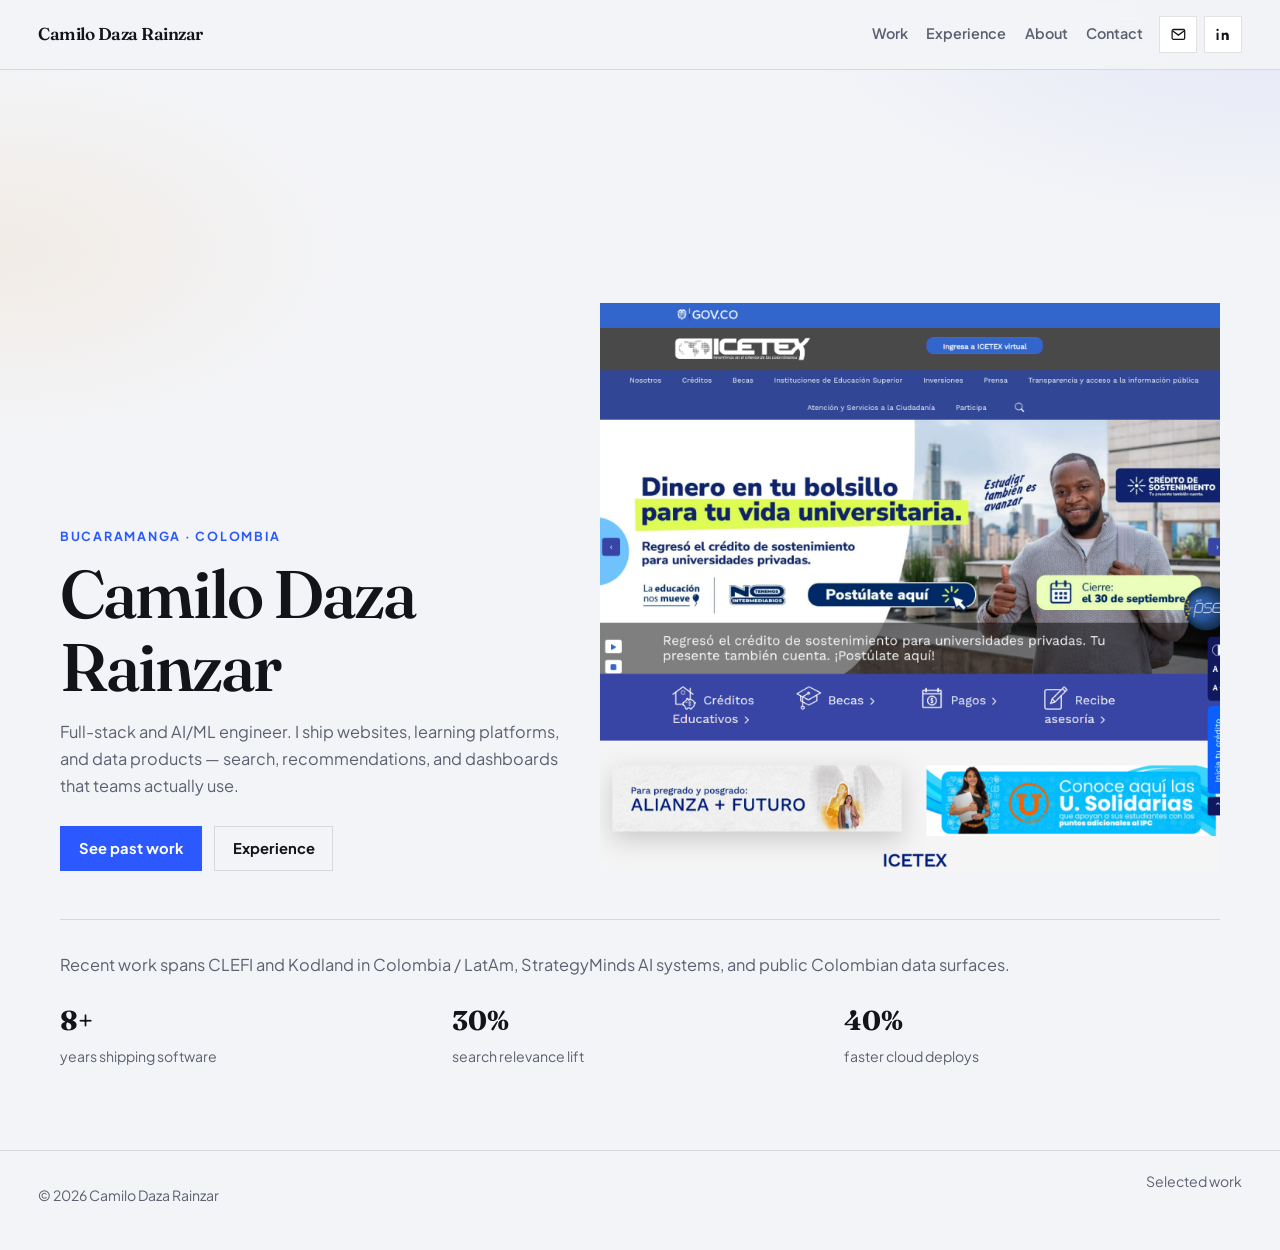
==== commit a2ac5da4: "Rebuild as a multi-page portfolio with live Colombian work. Adds a work slider with real site screen" ====
--- a/index.html
+++ b/index.html
@@ -6,355 +6,63 @@
     <title>Camilo Daza Rainzar — Full-Stack & AI/ML Engineer</title>
     <meta
       name="description"
-      content="Full-Stack and AI/ML Engineer specializing in scalable web apps, cloud infrastructure, semantic search, and recommendation engines."
+      content="Full-Stack and AI/ML Engineer. Web platforms, semantic search, and data systems across Colombia and remote teams."
     />
-    <meta name="author" content="Camilo Daza Rainzar" />
     <link rel="canonical" href="https://camilorainzar26-star.github.io/Portfolio_1/" />
-
-    <meta property="og:title" content="Camilo Daza Rainzar — Full-Stack & AI/ML Engineer" />
-    <meta
-      property="og:description"
-      content="Scalable web applications, cloud automation, and AI-powered features — semantic search, recommendations, and real-time data."
-    />
-    <meta property="og:type" content="website" />
-    <meta property="og:url" content="https://camilorainzar26-star.github.io/Portfolio_1/" />
-
     <link rel="preconnect" href="https://fonts.googleapis.com" />
     <link rel="preconnect" href="https://fonts.gstatic.com" crossorigin />
     <link
-      href="https://fonts.googleapis.com/css2?family=Fraunces:ital,opsz,wght@0,9..144,500;0,9..144,700;1,9..144,500&family=Sora:wght@400;500;600;700&display=swap"
+      href="https://fonts.googleapis.com/css2?family=Fraunces:opsz,wght@9..144,500;9..144,650&family=Plus+Jakarta+Sans:wght@400;600;700&display=swap"
       rel="stylesheet"
     />
     <link rel="stylesheet" href="styles.css" />
-    <link
-      rel="icon"
-      href="data:image/svg+xml,%3Csvg xmlns='http://www.w3.org/2000/svg' viewBox='0 0 32 32'%3E%3Crect width='32' height='32' fill='%231a3324'/%3E%3Ctext x='16' y='22' text-anchor='middle' font-family='Georgia' font-size='14' fill='%23e8f2d8'%3ECD%3C/text%3E%3C/svg%3E"
-    />
   </head>
-  <body>
-    <header class="site-header">
-      <a class="logo" href="#top">Camilo Daza Rainzar</a>
-      <nav class="nav" aria-label="Primary">
-        <a href="#experience">Experience</a>
-        <a href="#projects">Projects</a>
-        <a href="#skills">Skills</a>
-        <a href="#contact">Contact</a>
-      </nav>
-      <a class="nav-cta" href="mailto:camilodaza201862@gmail.com">Write</a>
-      <button class="menu-toggle" type="button" aria-label="Open menu" aria-expanded="false">
-        <span></span><span></span>
-      </button>
-    </header>
+  <body data-page="home">
+    <header class="site-header" id="site-header"></header>
+    <div id="mobile-nav" hidden></div>
 
-    <div class="mobile-nav" hidden>
-      <a href="#experience">Experience</a>
-      <a href="#projects">Projects</a>
-      <a href="#skills">Skills</a>
-      <a href="#education">Education</a>
-      <a href="#contact">Contact</a>
-    </div>
-
-    <main>
-      <section class="hero" id="top">
-        <div class="hero-media" aria-hidden="true">
-          <img
-            src="https://images.unsplash.com/photo-1531761535209-180857e93c53?auto=format&fit=crop&w=2400&q=80"
-            alt=""
-          />
-        </div>
-        <div class="hero-shade" aria-hidden="true"></div>
-        <div class="hero-content">
-          <h1 class="brand">Camilo Daza Rainzar</h1>
-          <p class="hero-line">Full-Stack and AI/ML systems, built to ship.</p>
-          <p class="hero-support">
-            Semantic search, recommendation engines, and cloud platforms for teams that need
-            reliable, data-driven products.
+    <main class="page">
+      <section class="hero">
+        <div>
+          <p class="kicker blue">Bucaramanga · Colombia</p>
+          <h1 class="page-title">Camilo Daza Rainzar</h1>
+          <p class="lead">
+            Full-stack and AI/ML engineer. I ship websites, learning platforms, and data
+            products — search, recommendations, and dashboards that teams actually use.
           </p>
           <div class="hero-actions">
-            <a class="btn btn-primary" href="#projects">Selected work</a>
-            <a class="btn btn-ghost" href="#contact">Get in touch</a>
+            <a class="btn btn-primary" href="work.html">See past work</a>
+            <a class="btn btn-ghost" href="experience.html">Experience</a>
           </div>
         </div>
+        <a class="hero-visual" href="work.html?i=4" aria-label="Open ICETEX case">
+          <img src="assets/work/icetex.jpg" alt="ICETEX, Colombia education-finance website" />
+        </a>
       </section>
 
-      <section class="section about" id="about">
-        <div class="section-head">
-          <p class="eyebrow">Professional summary</p>
-          <h2>Engineering clarity for data-driven products.</h2>
-        </div>
-        <div class="about-grid">
-          <p class="about-copy">
-            Full-Stack and AI/ML Engineer with extensive experience designing scalable web
-            applications, cloud infrastructure automation, and AI-powered features including
-            semantic search and recommendation engines. Skilled in microservices, real-time data
-            pipelines, container orchestration, and mentoring engineering teams to deliver robust,
-            data-driven solutions.
-          </p>
-          <ul class="about-stats">
-            <li>
-              <strong>8+</strong>
-              <span>years building production software</span>
-            </li>
-            <li>
-              <strong>30%</strong>
-              <span>search relevance gains via vector databases</span>
-            </li>
-            <li>
-              <strong>40%</strong>
-              <span>faster deploys with Terraform and Ansible</span>
-            </li>
-          </ul>
-        </div>
-      </section>
-
-      <section class="section experience" id="experience">
-        <div class="section-head">
-          <p class="eyebrow">Work experience</p>
-          <h2>Where the systems shipped.</h2>
-        </div>
-
-        <article class="job reveal">
-          <header class="job-head">
-            <div>
-              <h3>Strategy Minds</h3>
-              <p class="job-role">Full-Stack &amp; AI/ML Engineer</p>
-            </div>
-            <time datetime="2025">2025 – Present</time>
-          </header>
-          <ul class="job-points">
-            <li>Defined KPIs and AI-driven business insights with stakeholders, turning requirements into technical solutions.</li>
-            <li>Mentored junior engineers in full-stack AI/ML integration and cloud deployment practices.</li>
-            <li>Refined user interaction flows with UX designers, increasing feature adoption by 20%.</li>
-            <li>Implemented model interpretability techniques to improve transparency in AI decision systems.</li>
-            <li>Implemented vector databases, enhancing search and recommendation relevance by 30%.</li>
-            <li>Built microservices in Java/Spring Boot and C#/.NET Core for business logic, API orchestration, and AI inference.</li>
-            <li>Optimized PostgreSQL and Redis caching for high-load response times.</li>
-            <li>Designed real-time dashboards in React and Tailwind CSS for AI outputs, health, and analytics.</li>
-            <li>Engineered data ingestion pipelines with Apache Kafka and Spark.</li>
-            <li>Architected FastAPI + Next.js applications for multi-client deployments.</li>
-            <li>Shipped AI/ML with TensorFlow, PyTorch, and Hugging Face LLMs for semantic search and recommendations.</li>
-            <li>Deployed to AWS (EC2, Lambda, S3, RDS, SageMaker) via CI/CD and Docker.</li>
-            <li>Automated infrastructure with Terraform and Ansible, cutting deployment times by 40%.</li>
-          </ul>
-        </article>
-
-        <article class="job reveal">
-          <header class="job-head">
-            <div>
-              <h3>Kodland</h3>
-              <p class="job-role">AI &amp; Full-Stack Engineer · Educational Technology</p>
-            </div>
-            <time datetime="2024">2024 – 2025</time>
-          </header>
-          <ul class="job-points">
-            <li>Built AI-powered education platforms with Node.js/Express, React/Next.js/Vue, and PostgreSQL.</li>
-            <li>Created AI-assisted grading and recommendation systems with Python, Hugging Face, and LangChain.</li>
-            <li>Developed Unity (C#) interactive modules with real-time backend integration.</li>
-            <li>Introduced Rust and C++ modules for async processing and AI simulations.</li>
-            <li>Implemented Solidity contracts and Ruby scripts for blockchain learning exercises.</li>
-            <li>Integrated LMS platforms (Moodle, Canvas, Blackboard) with Python, TypeScript, and .NET Core.</li>
-            <li>Mentored students on full-stack AI projects from APIs to cloud inference and dashboards.</li>
-            <li>Built visualization pipelines with Pandas, Matplotlib, and Seaborn.</li>
-            <li>Scaled microservices with Docker and Kubernetes; accelerated cycles 30% with Jenkins and GitLab CI.</li>
-            <li>Architected real-time collaborative coding environments with WebSocket and Redis.</li>
-          </ul>
-        </article>
-
-        <article class="job reveal">
-          <header class="job-head">
-            <div>
-              <h3>CLEFI</h3>
-              <p class="job-role">Full-Stack AI Engineer</p>
-            </div>
-            <time datetime="2022">2022 – 2024</time>
-          </header>
-          <ul class="job-points">
-            <li>Delivered full-stack apps with Django and React/Angular, integrating predictive AI/ML models.</li>
-            <li>Built services with Node.js/Express, Java/Spring Boot, and ASP.NET for LMS, analytics, and APIs.</li>
-            <li>Created NLP, semantic search, and recommendation pipelines with Python, TensorFlow, and PyTorch.</li>
-            <li>Designed dashboards for student engagement and AI-driven learning insights.</li>
-            <li>Automated ETL and reporting with Python and Go; deployed high-availability stacks on AWS.</li>
-            <li>Optimized inference with TensorRT and ONNX, reducing response times by 30%.</li>
-            <li>Architected OAuth 2.0 / JWT auth; integrated third-party AI APIs and SDKs.</li>
-            <li>Built monitoring for AI health and anomalies, cutting incident response time by 25%.</li>
-          </ul>
-        </article>
-
-        <article class="job reveal">
-          <header class="job-head">
-            <div>
-              <h3>GREA</h3>
-              <p class="job-role">Data Software Engineer</p>
-            </div>
-            <time datetime="2018">2018 – 2022</time>
-          </header>
-          <ul class="job-points">
-            <li>Built internal dashboards and tools with Python/Django, PostgreSQL, and SQLite.</li>
-            <li>Wrote automation in Go and Perl for data entry, validation, and reporting.</li>
-            <li>Supported AWS and Azure cloud migration for AI/ML integration.</li>
-            <li>Delivered RESTful APIs with Node.js/Express and KPI dashboards in Python/JS.</li>
-            <li>Mentored junior staff across backend, frontend, and AI scripting.</li>
-            <li>Engineered Kafka/Spark pipelines and containerized services with Docker/Kubernetes.</li>
-            <li>Architected modular ETL with Apache Airflow, reducing pipeline failures by 20%.</li>
-          </ul>
-        </article>
-      </section>
-
-      <section class="section projects" id="projects">
-        <div class="section-head">
-          <p class="eyebrow">Selected projects</p>
-          <h2>Product-shaped engineering.</h2>
-        </div>
-        <div class="project-list">
-          <article class="project reveal">
-            <span class="project-index">01</span>
-            <div class="project-body">
-              <h3>AI-powered semantic search console</h3>
-              <p>
-                End-to-end search with vector databases for relevance — FastAPI and Nest.js
-                services, TypeScript clients, and Django admin tooling.
-              </p>
-              <p class="tags">Python · FastAPI · TypeScript · Django · Nest.js · Vector DBs</p>
-            </div>
-          </article>
-          <article class="project reveal">
-            <span class="project-index">02</span>
-            <div class="project-body">
-              <h3>Full-stack AI dashboards</h3>
-              <p>
-                Surfaces for model outputs, system health, and user analytics — React/Next.js
-                frontends with Node and Spring Boot services on AWS.
-              </p>
-              <p class="tags">React · Next.js · Node.js · Spring Boot · PostgreSQL · AWS</p>
-            </div>
-          </article>
-          <article class="project reveal">
-            <span class="project-index">03</span>
-            <div class="project-body">
-              <h3>Interactive LMS dashboards</h3>
-              <p>
-                Real-time analytics and recommendation views for learning platforms —
-                multi-language backends for instructors and operators.
-              </p>
-              <p class="tags">Python · TypeScript · Go · .NET Core · Real-time analytics</p>
-            </div>
-          </article>
-          <article class="project reveal">
-            <span class="project-index">04</span>
-            <div class="project-body">
-              <h3>Blockchain mini-projects</h3>
-              <p>
-                Educational Solidity contracts and supporting scripts that make on-chain concepts
-                tangible for learners.
-              </p>
-              <p class="tags">Solidity · Educational blockchain</p>
-            </div>
-          </article>
-        </div>
-      </section>
-
-      <section class="section skills" id="skills">
-        <div class="section-head">
-          <p class="eyebrow">Core skills</p>
-          <h2>How I build.</h2>
-        </div>
-        <div class="skill-groups">
-          <div class="skill-group reveal">
-            <h3>Architecture</h3>
-            <ul>
-              <li>Microservices architecture</li>
-              <li>API design and orchestration</li>
-              <li>Container orchestration</li>
-              <li>Infrastructure as Code</li>
-            </ul>
+      <section class="home-strip">
+        <p>
+          Recent work spans CLEFI and Kodland in Colombia / LatAm, StrategyMinds AI systems,
+          and public Colombian data surfaces.
+        </p>
+        <div class="stat-row">
+          <div>
+            <strong>8+</strong>
+            <span>years shipping software</span>
           </div>
-          <div class="skill-group reveal">
-            <h3>AI / ML</h3>
-            <ul>
-              <li>Semantic search</li>
-              <li>Recommendation engines</li>
-              <li>Model deployment and interpretability</li>
-              <li>ML pipeline development</li>
-            </ul>
+          <div>
+            <strong>30%</strong>
+            <span>search relevance lift</span>
           </div>
-          <div class="skill-group reveal">
-            <h3>Data and cloud</h3>
-            <ul>
-              <li>Real-time data processing</li>
-              <li>Data pipeline engineering</li>
-              <li>Cloud infrastructure automation</li>
-              <li>CI/CD delivery</li>
-            </ul>
-          </div>
-          <div class="skill-group reveal">
-            <h3>Product craft</h3>
-            <ul>
-              <li>Scalable frontend frameworks</li>
-              <li>Backend service development</li>
-              <li>Dashboards and visualization</li>
-              <li>Auth, testing, and mentorship</li>
-            </ul>
-          </div>
-        </div>
-        <p class="tech-strip reveal">
-          Python · TypeScript · Java · C# · Go · Rust · React · Next.js · FastAPI · Spring Boot ·
-          .NET · Node.js · PostgreSQL · Redis · Kafka · Spark · TensorFlow · PyTorch · Hugging Face ·
-          AWS · Docker · Kubernetes · Terraform · Ansible
-        </p>
-      </section>
-
-      <section class="section education" id="education">
-        <div class="section-head">
-          <p class="eyebrow">Education</p>
-          <h2>Foundations.</h2>
-        </div>
-        <div class="edu reveal">
-          <h3>Santo Tomás University</h3>
-          <p class="edu-place">Bucaramanga, Colombia</p>
-          <ul>
-            <li>Bachelor’s Degree in Computer Science — 2017</li>
-            <li>Telecommunications Engineering — 2026</li>
-          </ul>
-        </div>
-        <div class="languages reveal">
-          <h3>Languages</h3>
-          <p>Spanish (Native) · English</p>
-        </div>
-      </section>
-
-      <section class="section contact" id="contact">
-        <div class="contact-panel reveal">
-          <p class="eyebrow">Contact</p>
-          <h2>Let’s build the next system.</h2>
-          <p class="contact-lead">
-            Open to full-stack, AI/ML, and platform engineering conversations — product teams,
-            startups, and remote-first organizations.
-          </p>
-          <div class="contact-links">
-            <a href="mailto:camilodaza201862@gmail.com">camilodaza201862@gmail.com</a>
-            <a href="tel:+573025344591">+57 302 534 4591</a>
-            <a
-              href="https://www.linkedin.com/in/camilo-daza-a14123390/"
-              target="_blank"
-              rel="noopener noreferrer"
-              >LinkedIn</a
-            >
-            <a
-              href="https://github.com/camilorainzar26-star"
-              target="_blank"
-              rel="noopener noreferrer"
-              >GitHub</a
-            >
+          <div>
+            <strong>40%</strong>
+            <span>faster cloud deploys</span>
           </div>
         </div>
       </section>
     </main>
 
-    <footer class="site-footer">
-      <p>© <span id="year"></span> Camilo Daza Rainzar</p>
-      <a href="#top">Back to top</a>
-    </footer>
-
+    <footer class="site-footer" id="site-footer"></footer>
     <script src="script.js"></script>
   </body>
 </html>
--- a/styles.css
+++ b/styles.css
@@ -1,17 +1,20 @@
 :root {
-  --ink: #1a241c;
-  --ink-soft: #4a5a4e;
-  --paper: #dfe6d8;
-  --paper-deep: #cfd8c6;
-  --line: rgba(26, 36, 28, 0.14);
-  --moss: #1a3324;
-  --leaf: #2f6a45;
-  --lime: #c6e36a;
-  --font-display: "Fraunces", "Times New Roman", serif;
-  --font-body: "Sora", sans-serif;
-  --space: clamp(1.25rem, 3.2vw, 2.75rem);
-  --max: 1100px;
-  --header-h: 4.4rem;
+  --bg: #f3f4f7;
+  --bg-deep: #e7e9ef;
+  --ink: #12141a;
+  --muted: #5b6170;
+  --line: rgba(18, 20, 26, 0.12);
+  --white: #ffffff;
+  --blue: #2b59ff;
+  --amber: #e08a1a;
+  --rose: #e24b6a;
+  --teal: #12827a;
+  --navy: #15203a;
+  --font: "Plus Jakarta Sans", system-ui, sans-serif;
+  --display: "Fraunces", Georgia, serif;
+  --space: clamp(1.2rem, 3vw, 2.4rem);
+  --max: 1160px;
+  --header-h: 4.35rem;
 }
 
 *,
@@ -26,100 +29,125 @@
 
 body {
   margin: 0;
+  min-height: 100vh;
   color: var(--ink);
-  font-family: var(--font-body);
+  font-family: var(--font);
   font-size: 1.02rem;
   line-height: 1.65;
   background:
-    radial-gradient(900px 500px at 100% 8%, rgba(198, 227, 106, 0.22), transparent 55%),
-    linear-gradient(180deg, #e8eee2 0%, var(--paper) 38%, #d7e0d2 100%);
+    radial-gradient(900px 420px at 100% 0%, rgba(43, 89, 255, 0.08), transparent 55%),
+    radial-gradient(700px 380px at 0% 20%, rgba(224, 138, 26, 0.08), transparent 50%),
+    var(--bg);
+}
+
+img {
+  max-width: 100%;
+  display: block;
 }
 
 a {
   color: inherit;
-  text-underline-offset: 0.2em;
+  text-underline-offset: 0.18em;
 }
 
 a:hover {
-  color: var(--leaf);
+  color: var(--blue);
 }
 
 .site-header {
-  position: fixed;
-  inset: 0 0 auto;
+  position: sticky;
+  top: 0;
   z-index: 40;
   display: flex;
   align-items: center;
-  gap: 1.25rem;
-  height: var(--header-h);
-  padding: 0 var(--space);
-  color: #f3f7ee;
-  background: linear-gradient(180deg, rgba(12, 22, 16, 0.55), transparent);
-  transition: background 0.35s ease, color 0.35s ease, box-shadow 0.35s ease;
-}
-
-.site-header.is-scrolled {
-  color: var(--ink);
-  background: rgba(223, 230, 216, 0.92);
-  box-shadow: 0 1px 0 var(--line);
-  backdrop-filter: blur(10px);
+  gap: 1rem;
+  min-height: var(--header-h);
+  padding: 0.7rem var(--space);
+  background: rgba(243, 244, 247, 0.9);
+  backdrop-filter: blur(14px);
+  border-bottom: 1px solid var(--line);
 }
 
 .logo {
-  font-family: var(--font-display);
-  font-weight: 700;
-  font-size: 1.05rem;
-  letter-spacing: -0.02em;
+  font-family: var(--display);
+  font-weight: 600;
+  font-size: 1.08rem;
+  letter-spacing: -0.03em;
   text-decoration: none;
 }
 
 .nav {
   display: none;
-  gap: 1.25rem;
+  gap: 1.15rem;
   margin-left: auto;
 }
 
-.nav a,
-.nav-cta,
-.mobile-nav a {
-  text-decoration: none;
-  font-size: 0.88rem;
-  font-weight: 500;
-}
-
-.nav-cta {
-  display: none;
-  padding: 0.4rem 0.85rem;
-  border: 1px solid currentColor;
+.nav a {
+  text-decoration: none;
+  font-size: 0.9rem;
+  font-weight: 600;
+  color: var(--muted);
+}
+
+.nav a.is-active,
+.nav a:hover {
+  color: var(--ink);
+}
+
+.header-icons {
+  display: flex;
+  gap: 0.45rem;
+  margin-left: auto;
+}
+
+.icon-btn {
+  width: 2.35rem;
+  height: 2.35rem;
+  display: grid;
+  place-items: center;
+  border: 1px solid var(--line);
+  background: var(--white);
+  color: var(--ink);
+  text-decoration: none;
+  transition: transform 0.2s ease, border-color 0.2s ease, color 0.2s ease;
+}
+
+.icon-btn:hover {
+  transform: translateY(-2px);
+  color: var(--blue);
+  border-color: rgba(43, 89, 255, 0.35);
+}
+
+.icon-btn svg {
+  width: 1.05rem;
+  height: 1.05rem;
 }
 
 .menu-toggle {
-  margin-left: auto;
-  width: 2.4rem;
-  height: 2.4rem;
-  border: 1px solid currentColor;
-  background: transparent;
-  color: inherit;
+  width: 2.35rem;
+  height: 2.35rem;
+  border: 1px solid var(--line);
+  background: var(--white);
   display: grid;
   place-content: center;
-  gap: 6px;
+  gap: 5px;
   cursor: pointer;
 }
 
 .menu-toggle span {
   display: block;
-  width: 1.05rem;
+  width: 1rem;
   height: 1.5px;
-  background: currentColor;
+  background: var(--ink);
 }
 
 .mobile-nav {
-  position: fixed;
-  inset: var(--header-h) 0 auto;
+  position: sticky;
+  top: var(--header-h);
   z-index: 35;
   display: grid;
-  padding: 1rem var(--space) 1.4rem;
-  background: #e8eee2;
+  padding: 0.6rem var(--space) 1rem;
+  background: var(--bg);
   border-bottom: 1px solid var(--line);
 }
 
@@ -128,82 +156,69 @@
 }
 
 .mobile-nav a {
-  padding: 0.75rem 0;
-  font-size: 1.2rem;
-  color: var(--ink);
+  padding: 0.7rem 0;
+  text-decoration: none;
+  font-weight: 650;
+}
+
+.page {
+  width: min(var(--max), calc(100% - 2 * var(--space)));
+  margin: 0 auto;
+  padding: 3.2rem 0 5rem;
+}
+
+.kicker {
+  margin: 0 0 0.7rem;
+  color: var(--amber);
+  font-size: 0.78rem;
+  font-weight: 700;
+  letter-spacing: 0.14em;
+  text-transform: uppercase;
+}
+
+.kicker.blue { color: var(--blue); }
+.kicker.rose { color: var(--rose); }
+.kicker.teal { color: var(--teal); }
+
+h1,
+h2,
+.display {
+  font-family: var(--display);
+  font-weight: 550;
+  letter-spacing: -0.03em;
+  line-height: 1.08;
+}
+
+.page-title {
+  margin: 0;
+  font-size: clamp(2.3rem, 6vw, 4.2rem);
+  max-width: 14ch;
+}
+
+.lead {
+  margin: 1rem 0 0;
+  max-width: 38rem;
+  color: var(--muted);
 }
 
 .hero {
+  display: grid;
+  gap: 2rem;
+  align-items: end;
+}
+
+.hero-visual {
   position: relative;
-  min-height: 100vh;
-  display: grid;
-  align-items: end;
   overflow: hidden;
-}
-
-.hero-media,
-.hero-shade {
-  position: absolute;
-  inset: 0;
-}
-
-.hero-media img {
+  min-height: 280px;
+  background: var(--navy);
+}
+
+.hero-visual img {
   width: 100%;
   height: 100%;
+  min-height: 280px;
   object-fit: cover;
-  object-position: 55% 40%;
-  transform: scale(1.08);
-  animation: heroDrift 22s ease-in-out infinite alternate;
-}
-
-.hero-shade {
-  background:
-    linear-gradient(180deg, rgba(12, 22, 16, 0.28) 0%, rgba(12, 22, 16, 0.18) 35%, rgba(12, 22, 16, 0.72) 100%);
-}
-
-@keyframes heroDrift {
-  from {
-    transform: scale(1.08) translate3d(0, 0, 0);
-  }
-  to {
-    transform: scale(1.16) translate3d(-1.5%, -1%, 0);
-  }
-}
-
-.hero-content {
-  position: relative;
-  z-index: 1;
-  width: min(var(--max), calc(100% - 2 * var(--space)));
-  margin: 0 auto;
-  padding: 0 0 clamp(2.8rem, 7vh, 4.5rem);
-  color: #f4f7ee;
-}
-
-.brand {
-  margin: 0;
-  font-family: var(--font-display);
-  font-weight: 700;
-  font-size: clamp(3.1rem, 10vw, 6.4rem);
-  line-height: 0.92;
-  letter-spacing: -0.035em;
-  max-width: 11ch;
-  animation: rise 0.9s ease both;
-}
-
-.hero-line {
-  margin: 1.15rem 0 0;
-  font-family: var(--font-display);
-  font-size: clamp(1.35rem, 3vw, 1.85rem);
-  font-style: italic;
-  font-weight: 500;
-  animation: rise 0.9s ease 0.12s both;
-}
-
-.hero-support {
-  margin: 0.85rem 0 0;
-  max-width: 32rem;
-  color: rgba(244, 247, 238, 0.82);
-  animation: rise 0.9s ease 0.2s both;
 }
 
 .hero-actions {
@@ -211,13 +226,89 @@
   flex-wrap: wrap;
   gap: 0.75rem;
   margin-top: 1.6rem;
-  animation: rise 0.9s ease 0.3s both;
-}
-
-@keyframes rise {
+}
+
+.btn {
+  display: inline-flex;
+  align-items: center;
+  min-height: 2.8rem;
+  padding: 0.6rem 1.1rem;
+  border: 1px solid transparent;
+  font-family: var(--font);
+  font-weight: 700;
+  font-size: 0.92rem;
+  text-decoration: none;
+  transition: transform 0.2s ease, background 0.2s ease;
+}
+
+.btn:hover {
+  transform: translateY(-2px);
+  color: inherit;
+}
+
+.btn-primary {
+  background: var(--blue);
+  color: #fff;
+}
+
+.btn-primary:hover {
+  background: #1d46e0;
+  color: #fff;
+}
+
+.btn-ghost {
+  border-color: var(--line);
+  background: transparent;
+}
+
+.home-strip {
+  display: grid;
+  gap: 1.2rem;
+  margin-top: 3rem;
+  padding-top: 2rem;
+  border-top: 1px solid var(--line);
+}
+
+.home-strip p {
+  margin: 0;
+  color: var(--muted);
+}
+
+.stat-row {
+  display: grid;
+  grid-template-columns: repeat(3, 1fr);
+  gap: 1rem;
+}
+
+.stat-row strong {
+  display: block;
+  font-family: var(--display);
+  font-size: 1.7rem;
+}
+
+.stat-row span {
+  color: var(--muted);
+  font-size: 0.88rem;
+}
+
+.slider {
+  margin-top: 2.2rem;
+}
+
+.slide {
+  display: none;
+  gap: 1.6rem;
+}
+
+.slide.is-active {
+  display: grid;
+  animation: fadeSlide 0.45s ease;
+}
+
+@keyframes fadeSlide {
   from {
     opacity: 0;
-    transform: translateY(18px);
+    transform: translateX(18px);
   }
   to {
     opacity: 1;
@@ -225,111 +316,90 @@
   }
 }
 
-.btn {
+.slide-media {
+  position: relative;
+  overflow: hidden;
+  background: #dfe3ec;
+  min-height: 240px;
+  box-shadow: 0 18px 50px rgba(18, 20, 26, 0.12);
+}
+
+.slide-media img {
+  width: 100%;
+  height: 100%;
+  min-height: 240px;
+  object-fit: cover;
+  object-position: top center;
+}
+
+.slide-body h2 {
+  margin: 0.2rem 0 0.7rem;
+  font-size: clamp(1.6rem, 4vw, 2.3rem);
+}
+
+.slide-body p {
+  margin: 0;
+  color: var(--muted);
+}
+
+.tags {
+  margin: 1rem 0 0;
+  color: var(--ink);
+  font-size: 0.88rem;
+  font-weight: 600;
+}
+
+.slide-link {
   display: inline-flex;
+  margin-top: 1.15rem;
+  font-weight: 700;
+  color: var(--blue);
+  text-decoration: none;
+}
+
+.slide-link:hover {
+  text-decoration: underline;
+}
+
+.slider-nav {
+  display: flex;
   align-items: center;
-  justify-content: center;
-  min-height: 2.85rem;
-  padding: 0.65rem 1.15rem;
-  border: 1px solid transparent;
-  font-family: var(--font-body);
-  font-weight: 600;
-  font-size: 0.92rem;
-  text-decoration: none;
-  transition: transform 0.2s ease, background 0.2s ease, color 0.2s ease;
-}
-
-.btn:hover {
-  transform: translateY(-2px);
-}
-
-.btn-primary {
-  background: var(--lime);
-  color: var(--moss);
-}
-
-.btn-primary:hover {
-  background: #d4ee86;
-  color: var(--moss);
-}
-
-.btn-ghost {
-  border-color: rgba(244, 247, 238, 0.45);
-  color: #f4f7ee;
-}
-
-.btn-ghost:hover {
-  color: #f4f7ee;
-  background: rgba(244, 247, 238, 0.08);
-}
-
-.section {
-  max-width: var(--max);
-  margin: 0 auto;
-  padding: 5rem var(--space);
-}
-
-.section-head {
-  max-width: 36rem;
-  margin-bottom: 2.5rem;
-}
-
-.eyebrow {
-  margin: 0 0 0.65rem;
-  color: var(--leaf);
-  font-size: 0.78rem;
-  letter-spacing: 0.14em;
-  text-transform: uppercase;
-}
-
-.section-head h2,
-.contact-panel h2 {
-  margin: 0;
-  font-family: var(--font-display);
-  font-weight: 500;
-  font-size: clamp(2rem, 5vw, 3.15rem);
-  line-height: 1.12;
-  letter-spacing: -0.025em;
-}
-
-.about-grid {
-  display: grid;
-  gap: 2rem;
-}
-
-.about-copy {
-  margin: 0;
-  color: var(--ink-soft);
-  max-width: 40rem;
-}
-
-.about-stats {
-  list-style: none;
-  margin: 0;
-  padding: 0;
-  display: grid;
-  gap: 0.25rem;
-}
-
-.about-stats li {
-  display: grid;
-  gap: 0.15rem;
-  padding: 1rem 0;
-  border-top: 1px solid var(--line);
-}
-
-.about-stats strong {
-  font-family: var(--font-display);
-  font-size: 2.1rem;
-  color: var(--moss);
-}
-
-.about-stats span {
-  color: var(--ink-soft);
+  justify-content: space-between;
+  gap: 1rem;
+  margin-top: 1.4rem;
+}
+
+.pager {
+  display: flex;
+  flex-wrap: wrap;
+  gap: 0.45rem;
+}
+
+.pager button,
+.arrow {
+  border: 1px solid var(--line);
+  background: var(--white);
+  color: var(--ink);
+  min-height: 2.3rem;
+  padding: 0 0.75rem;
+  font-family: var(--font);
+  font-weight: 700;
+  cursor: pointer;
+}
+
+.pager button.is-active {
+  background: var(--ink);
+  color: #fff;
+  border-color: var(--ink);
+}
+
+.arrows {
+  display: flex;
+  gap: 0.45rem;
 }
 
 .job {
-  padding: 2rem 0;
+  padding: 1.7rem 0;
   border-top: 1px solid var(--line);
 }
 
@@ -341,194 +411,92 @@
   display: flex;
   flex-wrap: wrap;
   justify-content: space-between;
-  gap: 0.7rem 1.4rem;
-  margin-bottom: 1rem;
-}
-
-.job-head h3,
-.edu h3,
-.languages h3,
-.project-body h3,
-.skill-group h3 {
-  margin: 0;
-  font-family: var(--font-display);
-  font-weight: 700;
-  letter-spacing: -0.02em;
-}
-
-.job-head h3 {
-  font-size: 1.5rem;
-}
-
-.job-role,
-.edu-place,
-.job-points,
-.project-body p,
-.skill-group li,
-.tech-strip,
-.languages p,
-.edu ul,
-.contact-lead {
-  color: var(--ink-soft);
-}
-
-.job-role {
+  gap: 0.6rem 1.2rem;
+  margin-bottom: 0.8rem;
+}
+
+.job-head h2 {
+  margin: 0;
+  font-size: 1.45rem;
+}
+
+.job-head p,
+.job-head time,
+.job li {
+  color: var(--muted);
+}
+
+.job-head p {
   margin: 0.2rem 0 0;
 }
 
-.job-head time {
-  color: var(--leaf);
-  font-size: 0.9rem;
-}
-
-.job-points,
-.edu ul {
+.job ul {
   margin: 0;
   padding-left: 1.1rem;
   display: grid;
-  gap: 0.5rem;
-}
-
-.project {
-  display: grid;
-  gap: 0.6rem;
-  padding: 1.6rem 0;
+  gap: 0.4rem;
+}
+
+.skill-grid {
+  display: grid;
+  gap: 1.4rem;
+  margin-top: 2rem;
+}
+
+.skill-grid h3 {
+  margin: 0 0 0.55rem;
+  font-family: var(--display);
+  font-size: 1.2rem;
+}
+
+.skill-grid ul {
+  margin: 0;
+  padding: 0;
+  list-style: none;
+  color: var(--muted);
+  display: grid;
+  gap: 0.35rem;
+}
+
+.skill-grid li {
+  padding-bottom: 0.35rem;
+  border-bottom: 1px solid var(--line);
+}
+
+.contact-icons {
+  display: flex;
+  flex-wrap: wrap;
+  gap: 0.7rem;
+  margin-top: 1.8rem;
+}
+
+.contact-icons .icon-btn {
+  width: 3.1rem;
+  height: 3.1rem;
+}
+
+.site-footer {
+  display: flex;
+  justify-content: space-between;
+  gap: 1rem;
+  flex-wrap: wrap;
+  padding: 1.2rem var(--space) 1.8rem;
   border-top: 1px solid var(--line);
-}
-
-.project:last-child {
-  border-bottom: 1px solid var(--line);
-}
-
-.project-index {
-  font-size: 0.82rem;
-  letter-spacing: 0.12em;
-  color: var(--leaf);
-}
-
-.project-body h3 {
-  margin-bottom: 0.45rem;
-  font-size: clamp(1.3rem, 3vw, 1.7rem);
-}
-
-.project-body p {
-  margin: 0;
-  max-width: 40rem;
-}
-
-.tags {
-  margin-top: 0.8rem !important;
-  color: var(--moss) !important;
+  color: var(--muted);
   font-size: 0.88rem;
 }
 
-.skill-groups {
-  display: grid;
-  gap: 1.6rem;
-}
-
-.skill-group h3 {
-  margin-bottom: 0.7rem;
-  font-size: 1.15rem;
-  color: var(--moss);
-}
-
-.skill-group ul {
-  list-style: none;
-  margin: 0;
-  padding: 0;
-  display: grid;
-  gap: 0.4rem;
-}
-
-.skill-group li {
-  padding-bottom: 0.4rem;
-  border-bottom: 1px solid var(--line);
-}
-
-.tech-strip {
-  margin: 2.4rem 0 0;
-  padding-top: 1.4rem;
-  border-top: 1px solid var(--line);
-  line-height: 1.85;
-}
-
-.edu ul {
-  margin-top: 0.8rem;
-}
-
-.languages {
-  margin-top: 2.2rem;
-  padding-top: 1.4rem;
-  border-top: 1px solid var(--line);
-}
-
-.contact {
-  padding-bottom: 5.5rem;
-}
-
-.contact-panel {
-  padding-top: 2.2rem;
-  border-top: 1px solid var(--line);
-}
-
-.contact-lead {
-  margin: 1rem 0 0;
-  max-width: 34rem;
-  font-family: var(--font-display);
-  font-size: 1.25rem;
-  font-style: italic;
-}
-
-.contact-links {
-  display: grid;
-  gap: 0.8rem;
-  margin-top: 1.8rem;
-}
-
-.contact-links a {
-  width: fit-content;
-  font-size: clamp(1.1rem, 3vw, 1.45rem);
-  font-weight: 600;
-  text-decoration: none;
-  border-bottom: 1px solid transparent;
-}
-
-.contact-links a:hover {
-  border-color: var(--leaf);
-}
-
-.site-footer {
-  display: flex;
-  justify-content: space-between;
-  flex-wrap: wrap;
-  gap: 1rem;
-  padding: 1.4rem var(--space) 2rem;
-  border-top: 1px solid var(--line);
-  color: var(--ink-soft);
-  font-size: 0.88rem;
-}
-
 .site-footer a {
   text-decoration: none;
 }
 
-.reveal {
-  opacity: 0;
-  transform: translateY(18px);
-  transition: opacity 0.65s ease, transform 0.65s ease;
-}
-
-.reveal.is-visible {
-  opacity: 1;
-  transform: none;
-}
-
-@media (min-width: 760px) {
-  .nav,
-  .nav-cta {
+@media (min-width: 800px) {
+  .nav {
     display: flex;
-    align-items: center;
+  }
+
+  .header-icons {
+    margin-left: 0;
   }
 
   .menu-toggle,
@@ -536,28 +504,34 @@
     display: none !important;
   }
 
-  .about-grid {
-    grid-template-columns: 1.35fr 0.85fr;
-    gap: 3rem;
-  }
-
-  .project {
-    grid-template-columns: 3.5rem 1fr;
-    gap: 1.4rem;
-  }
-
-  .skill-groups {
-    grid-template-columns: 1fr 1fr;
-    gap: 2rem 2.4rem;
-  }
-
-  .contact-links {
-    grid-template-columns: 1fr 1fr;
-  }
-}
-
-@media (min-width: 1000px) {
-  .skill-groups {
+  .hero {
+    grid-template-columns: 0.9fr 1.1fr;
+    min-height: calc(100vh - var(--header-h) - 5rem);
+  }
+
+  .hero-visual,
+  .hero-visual img {
+    min-height: 460px;
+  }
+
+  .slide.is-active {
+    grid-template-columns: 1.25fr 0.85fr;
+    align-items: center;
+  }
+
+  .slide-media,
+  .slide-media img {
+    min-height: 420px;
+  }
+
+  .skill-grid {
+    grid-template-columns: repeat(2, 1fr);
+    gap: 2rem;
+  }
+}
+
+@media (min-width: 1080px) {
+  .skill-grid {
     grid-template-columns: repeat(4, 1fr);
   }
 }
@@ -567,15 +541,10 @@
     scroll-behavior: auto;
   }
 
-  .hero-media img,
-  .brand,
-  .hero-line,
-  .hero-support,
-  .hero-actions,
-  .reveal {
+  .slide.is-active,
+  .btn,
+  .icon-btn {
     animation: none;
     transition: none;
-    opacity: 1;
-    transform: none;
-  }
-}
+  }
+}
